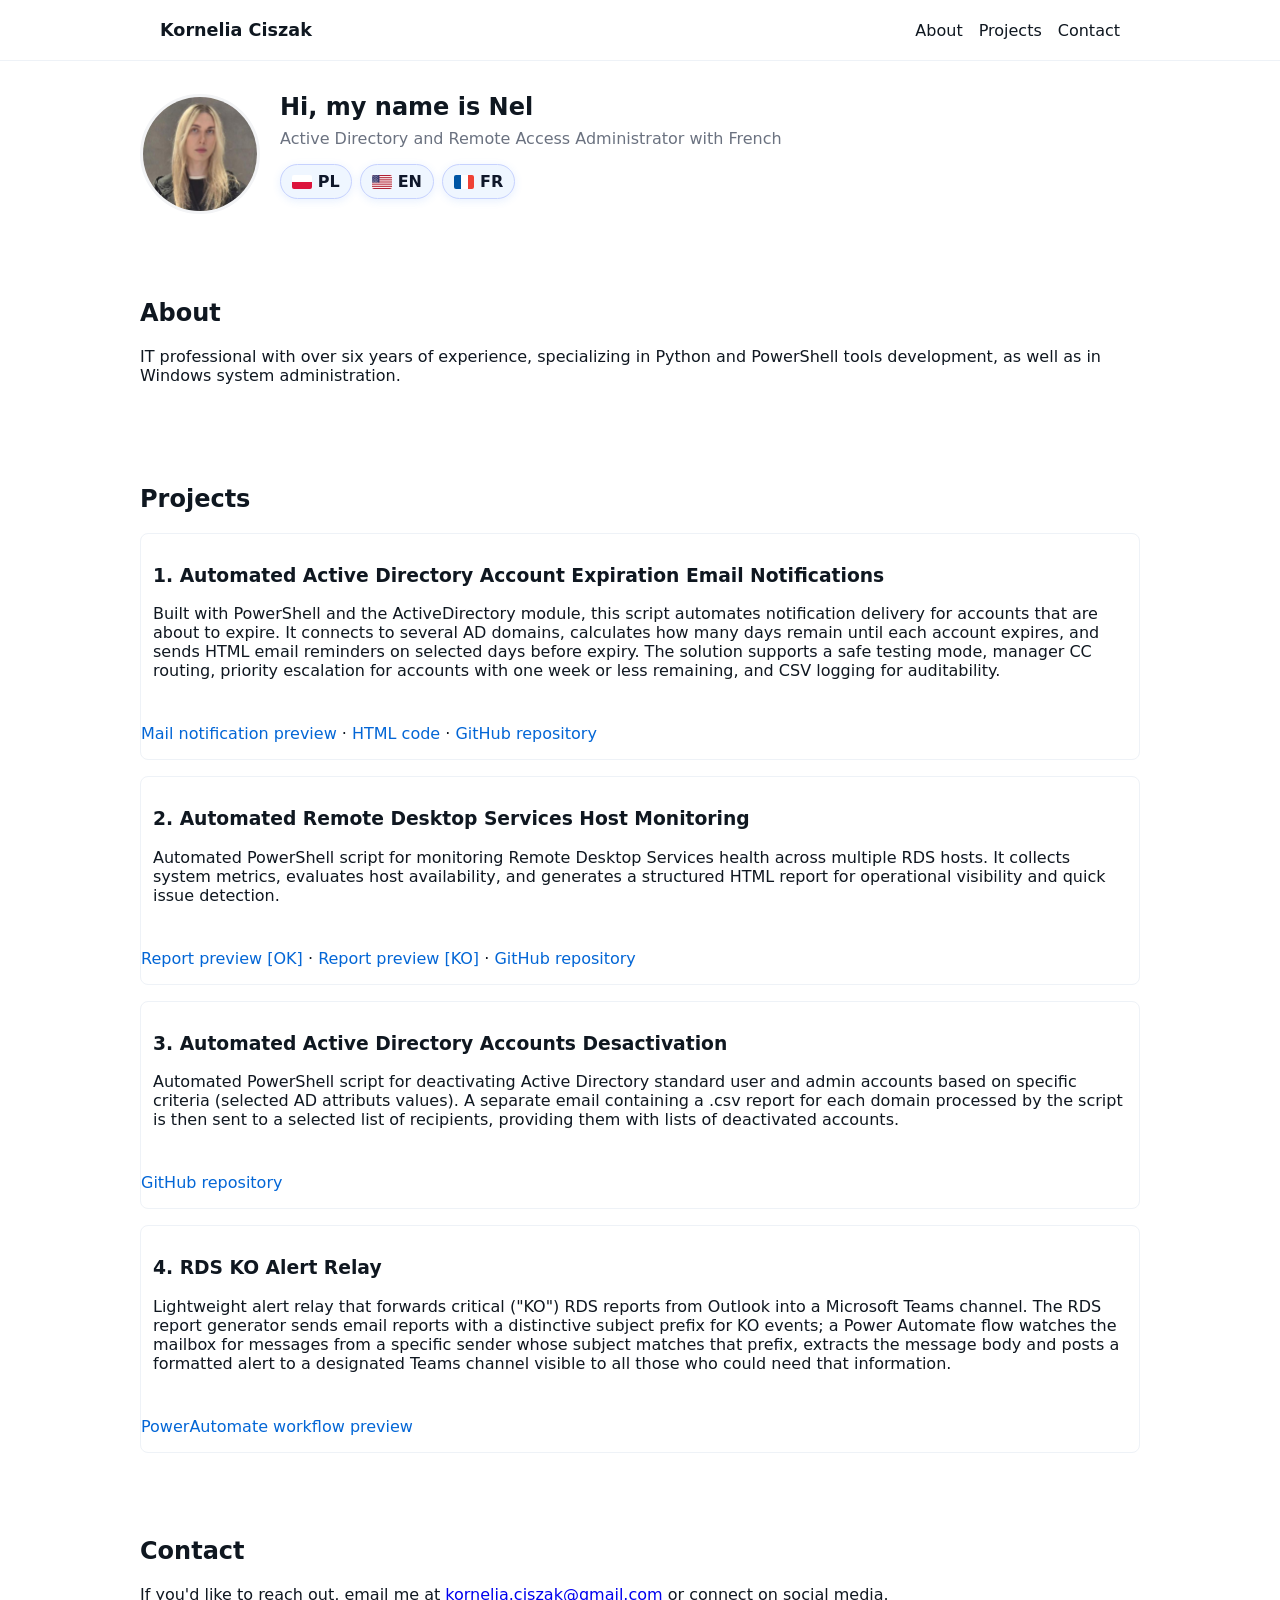
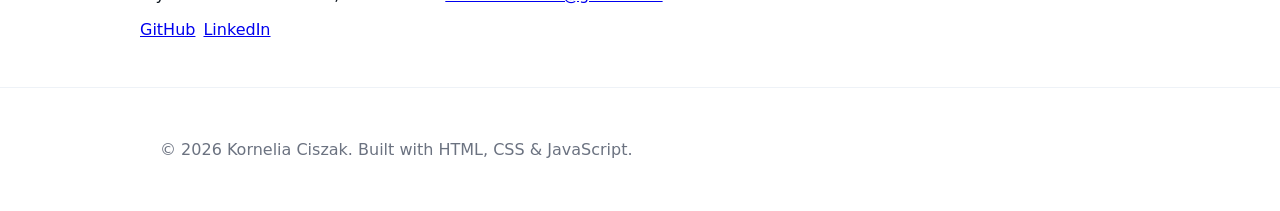
==== index.html @ d6808a48 "Initial commit" ====
<!doctype html>
<html lang="en">
<head>
  <meta charset="utf-8" />
  <meta name="viewport" content="width=device-width, initial-scale=1" />
  <title>Kornelia Ciszak – Portfolio</title>
  <link rel="stylesheet" href="css/styles.css">
</head>
<body>
  <header class="site-header">
    <div class="container header-inner">
      <a class="brand" href="#">Kornelia Ciszak</a>
      <button id="nav-toggle" class="nav-toggle" aria-expanded="false" aria-controls="primary-nav">☰</button>
      <nav id="primary-nav" class="nav">
        <ul>
          <!-- <li><a href="#home">Home</a></li> -->
          <li><a href="#about">About</a></li>
          <li><a href="#projects">Projects</a></li>
          <li><a href="#contact">Contact</a></li>
          <!-- <li><a href="assets/resume.pdf" download>Resume</a></li> -->
        </ul>
      </nav>
    </div>
  </header>
  <main>
    <section id="home" class="hero container">
      <img class="avatar preview-trigger" src="assets/images/profile.jpg" alt="Profile photo of Kornelia">
      <div class="hero-text">
        <h1>Hi, my name is Nel</h1>
        <p class="lead">Active Directory and Remote Access Administrator with French</p>
              <p class="language-skills">
        <span class="language-chip"><img class="flag" src="assets/flags/pl.svg" alt="Polish flag"> PL</span>
        <span class="language-chip"><img class="flag" src="assets/flags/us.svg" alt="UK flag"> EN</span>
        <span class="language-chip"><img class="flag" src="assets/flags/fr.svg" alt="French flag"> FR</span>
      </p>
      </div>
    </section>

    <section id="about" class="container about">
      <h2>About</h2>
      <p>IT professional with over six years of experience, specializing in Python and PowerShell tools development, as well as in Windows system administration.</p>
    </section>

    <section id="projects" class="container projects">
      <h2>Projects</h2>
      <div class="project-grid">
        <!-- Repeat project cards and replace content/images -->
        <article class="project-card">
          <div class="card-body">
            <h3>1. Automated Active Directory Account Expiration Email Notifications</h3>
            <p>Built with PowerShell and the ActiveDirectory module,
              this script automates notification delivery for accounts
              that are about to expire. It connects to several AD domains,
              calculates how many days remain until each account expires,
              and sends HTML email reminders on selected days before expiry.
              The solution supports a safe testing mode, manager CC routing,
              priority escalation for accounts with one week or less remaining,
              and CSV logging for auditability.</p>
          </div>
          <p class="card-actions">
            <a href="#" class="preview-trigger" data-src="assets/template_.html">Mail notification preview</a>
            · <a href="#" class="code-trigger" data-src="assets/template_.html">HTML code</a>
            · <a href="https://github.com/Kornelia-C/PowerShell/tree/main/Send-AccountExpirationNotification" class="repo-link" target="_blank" rel="noreferrer">GitHub repository</a>
          </p>
        </article>

        <article class="project-card">
          <div class="card-body">
            <h3>2. Automated Remote Desktop Services Host Monitoring</h3>
            <p>Automated PowerShell script for monitoring Remote Desktop Services
              health across multiple RDS hosts. It collects system metrics,
              evaluates host availability, and generates a structured HTML report
              for operational visibility and quick issue detection.</p>
          </div>
          <p class="card-actions">
            <a href="#" class="preview-trigger" data-src="assets/RDS0.html">Report preview [OK]</a>
            · <a href="#" class="preview-trigger" data-src="assets/RDS1.html">Report preview [KO]</a>
            · <a href="https://github.com/Kornelia-C/PowerShell/tree/main/Get-RDSOverview" class="repo-link" target="_blank" rel="noreferrer">GitHub repository</a>
          </p>
        </article>

                <article class="project-card">
          <div class="card-body">
            <h3>3. Automated Active Directory Accounts Desactivation</h3>
            <p>Automated PowerShell script for deactivating Active Directory
              standard user and admin accounts based on specific criteria (selected AD attributs values).
              A separate email containing a .csv report for each domain processed
              by the script is then sent to a selected list of recipients,
              providing them with lists of deactivated accounts.


            </p>
          </div>
          <p class="card-actions">
            <a href="https://github.com/Kornelia-C/PowerShell/tree/main/Disable-InactiveAccounts" class="repo-link" target="_blank" rel="noreferrer">GitHub repository</a>
          </p>
        </article>
        
                <article class="project-card">
          <div class="card-body">
            <h3>4. RDS KO Alert Relay </h3>
            <p>Lightweight alert relay that forwards critical ("KO") RDS reports
              from Outlook into a Microsoft Teams channel. The RDS report generator
              sends email reports with a distinctive subject prefix for KO events;
              a Power Automate flow watches the mailbox for messages from a specific
              sender whose subject matches that prefix, extracts the message body
              and posts a formatted alert to a designated Teams channel visible
              to all those who could need that information.
          </p>
          </div>
          <p class="card-actions">
            <a href="#" class="preview-trigger" data-src="assets/images/PowerAutomate.jpg">PowerAutomate workflow preview</a>
          </p>
        </article>

      </div>
    </section>

    <section id="contact" class="container contact">
      <h2>Contact</h2>
      <p>If you'd like to reach out, email me at <a href="mailto:kornelia.ciszak@gmail.com">kornelia.ciszak@gmail.com</a> or connect on social media.</p>
      <ul class="social-links">
        <li><a href="https://github.com/Kornelia-C" target="_blank" rel="noreferrer">GitHub</a></li>
        <li><a href="https://linkedin.com/in/kornelia-ciszak" target="_blank" rel="noreferrer">LinkedIn</a></li>
      </ul>
    </section>
  </main>

  <footer class="site-footer">
    <div class="container">
      <p>© <span id="year"></span> Kornelia Ciszak. Built with HTML, CSS & JavaScript.</p>
    </div>
  </footer>

  <div id="image-modal" class="image-modal" aria-hidden="true">
    <button class="image-modal-close" type="button" aria-label="Close image preview">×</button>
    <div id="image-modal-content" class="image-modal-content"></div>
  </div>
  <script src="js/script.js"></script>
</body>
</html>
---- css/styles.css ----
/* Minimal, clean, responsive styles */
:root{
  --bg:#ffffff;
  --text:#0f1720;
  --muted:#6b7280;
  --accent:#0366d6;
  --max-width:1000px;
  --radius:8px;
}
*{box-sizing:border-box}
html,body{height:100%;margin:0;font-family:Inter, ui-sans-serif, system-ui, -apple-system, 'Segoe UI', Roboto, 'Helvetica Neue', Arial; color:var(--text);background:var(--bg);scroll-behavior:smooth;}
.container{max-width:var(--max-width);margin:0 auto;padding:1.25rem}
.header-inner{display:flex;align-items:center;justify-content:space-between}
.brand{font-weight:700;font-size:1.1rem;color:var(--text);text-decoration:none}
.nav ul{list-style:none;margin:0;padding:0;display:flex;gap:1rem}
.nav a{color:var(--text);text-decoration:none}
.nav-toggle{display:none;background:transparent;border:0;font-size:1.25rem}
.site-header{border-bottom:1px solid #eef2f7}
.hero{display:flex;gap:1.25rem;align-items:center;padding:2rem 0}
.avatar{width:120px;height:120px;border-radius:9999px;object-fit:cover;border:3px solid #f3f4f6;cursor:pointer}
.hero-text h1{margin:0 0 .5rem 0}
.lead{color:var(--muted);margin-top:0}
.language-skills{margin-top:1rem;font-weight:600;display:flex;flex-wrap:wrap;gap:.5rem;align-items:center;color:var(--text);font-size:1rem}
.language-skills span{display:inline-flex;align-items:center;gap:.35rem;font-size:1rem}
.language-chip{background:#eff6ff;color:#0f172a;border:1px solid #c7d2fe;border-radius:999px;padding:.45rem .7rem;font-weight:700;box-shadow:0 2px 8px rgba(59,130,246,.12);display:inline-flex;align-items:center;gap:.5rem}
.language-chip img.flag{width:20px;height:14px;object-fit:cover;border-radius:2px;display:inline-block}
.btn{display:inline-block;padding:.5rem .75rem;background:var(--accent);color:#fff;border-radius:6px;text-decoration:none}
.about, .projects, .contact{padding:2rem 0}
.project-grid{display:grid;grid-template-columns:1fr;gap:1rem}
.project-card{background:#fff;border:1px solid #eef2f7;border-radius:var(--radius);overflow:hidden;display:flex;flex-direction:column}
.project-card img, .project-card iframe{width:100%;min-height:260px;cursor:pointer;display:block;border:0}
.project-preview-frame{display:none;background:#fff;height:320px;}
.card-body{padding:.75rem}
.card-actions a{color:var(--accent);text-decoration:none}
.site-footer{border-top:1px solid #eef2f7;padding:1rem 0;color:var(--muted)}
.social-links{list-style:none;padding:0;display:flex;gap:.5rem}
.image-modal{position:fixed;inset:0;background:rgba(2,8,23,.85);display:none;align-items:center;justify-content:center;padding:1.5rem;z-index:1000}
.image-modal.is-open{display:flex}
.image-modal-content{max-width:100%;max-height:100%;display:flex;align-items:center;justify-content:center}
.image-modal-content img{max-width:100%;max-height:100%;object-fit:contain;border-radius:12px;box-shadow:0 20px 45px rgba(0,0,0,.35)}
.image-modal-content iframe{width:min(90vw, 900px);height:min(80vh, 700px);border:0;border-radius:12px;box-shadow:0 20px 45px rgba(0,0,0,.35);background:#fff}
.image-modal-content pre{width:min(90vw, 900px);max-height:min(80vh, 700px);overflow:auto;background:#0f1720;color:#f8fafc;padding:1rem;border-radius:12px;box-shadow:0 20px 45px rgba(0,0,0,.35);font-family:SFMono-Regular, Consolas, 'Liberation Mono', Menlo, monospace;font-size:.9rem;line-height:1.5;white-space:pre-wrap;word-wrap:break-word;}
.image-modal-close{position:absolute;top:1rem;right:1rem;border:0;background:#fff;color:#111;border-radius:999px;width:2.5rem;height:2.5rem;font-size:1.5rem;cursor:pointer}
body.modal-open{overflow:hidden}
/* Responsive */
@media (max-width:800px){
  .project-grid{grid-template-columns:1fr}
  .hero{flex-direction:column;text-align:center;align-items:center}
  .hero-text{align-items:center}
  .language-skills{justify-content:center}
  .nav{display:none;flex-direction:column;position:absolute;top:100%;left:0;right:0;background:#fff;padding:1rem 1.25rem;box-shadow:0 24px 60px rgba(15,23,42,.08);border-bottom-left-radius:var(--radius);border-bottom-right-radius:var(--radius);}
  .nav[aria-expanded="true"]{display:flex}
  .nav ul{flex-direction:column;gap:.75rem}
  .nav li{width:100%}
  .nav a{display:block;padding:.65rem .5rem;border-radius:8px}
  .nav a:hover{background:#f8fafc}
  .nav-toggle{display:inline-block}
  .site-header{position:relative}
  .about, .projects, .contact{padding:1.5rem 0}
  .project-card img, .project-card iframe{min-height:220px}
  .card-body{padding:1rem}
}
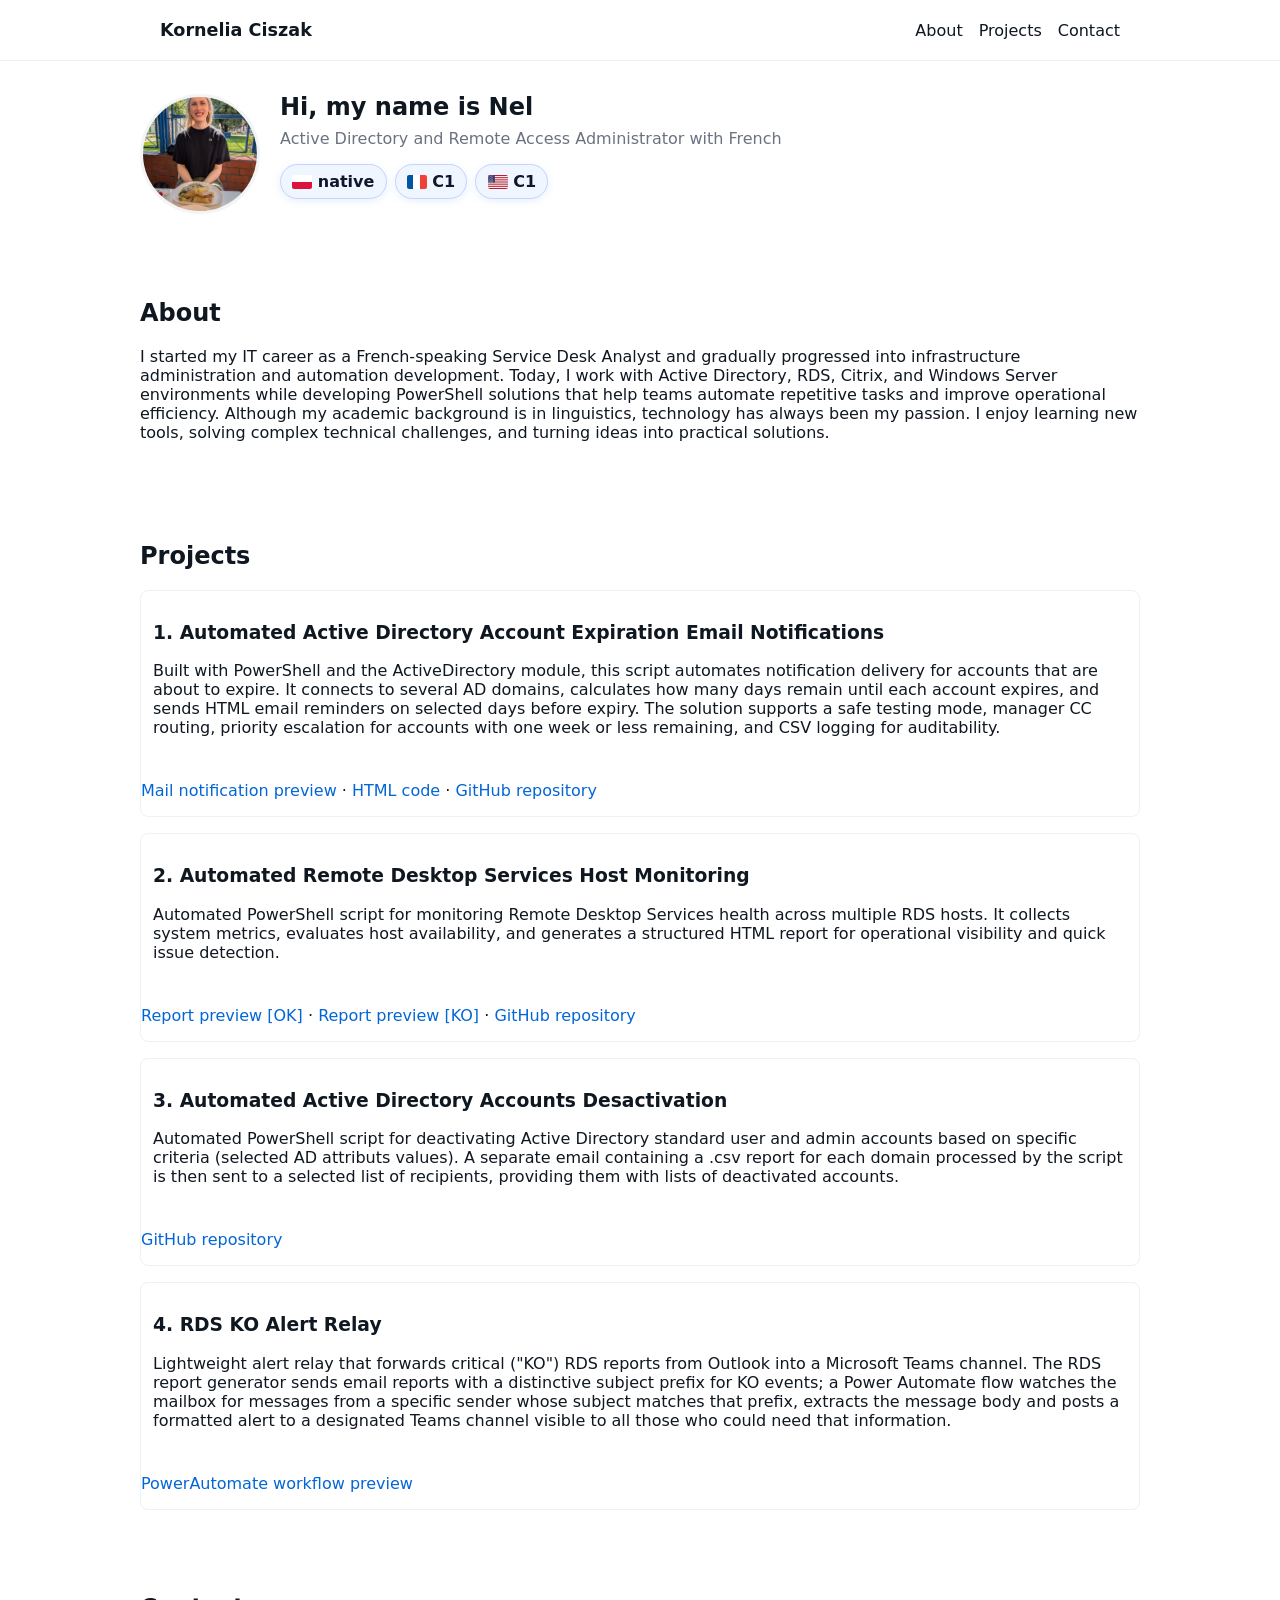
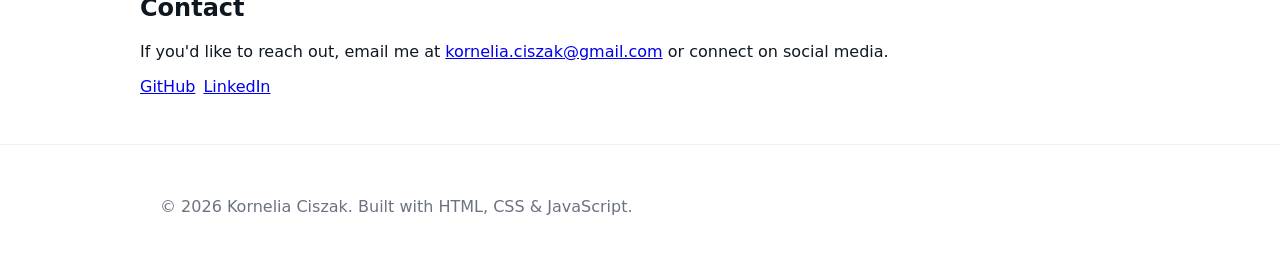
==== commit 1f13b1f1: "Addjustments" ====
--- a/index.html
+++ b/index.html
@@ -24,21 +24,27 @@
   </header>
   <main>
     <section id="home" class="hero container">
-      <img class="avatar preview-trigger" src="assets/images/profile.jpg" alt="Profile photo of Kornelia">
+      <img class="avatar preview-trigger" src="assets/images/profile1.jpg" alt="Profile photo of Kornelia">
       <div class="hero-text">
         <h1>Hi, my name is Nel</h1>
         <p class="lead">Active Directory and Remote Access Administrator with French</p>
               <p class="language-skills">
-        <span class="language-chip"><img class="flag" src="assets/flags/pl.svg" alt="Polish flag"> PL</span>
-        <span class="language-chip"><img class="flag" src="assets/flags/us.svg" alt="UK flag"> EN</span>
-        <span class="language-chip"><img class="flag" src="assets/flags/fr.svg" alt="French flag"> FR</span>
+        <span class="language-chip"><img class="flag" src="assets/flags/pl.svg" alt="Polish flag"> native</span>
+        <span class="language-chip"><img class="flag" src="assets/flags/fr.svg" alt="French flag"> C1</span>
+        <span class="language-chip"><img class="flag" src="assets/flags/us.svg" alt="UK flag"> C1 </span>
       </p>
       </div>
     </section>
 
     <section id="about" class="container about">
       <h2>About</h2>
-      <p>IT professional with over six years of experience, specializing in Python and PowerShell tools development, as well as in Windows system administration.</p>
+      <p>I started my IT career as a French-speaking Service Desk Analyst
+        and gradually progressed into infrastructure administration and automation development.
+        Today, I work with Active Directory, RDS, Citrix, and Windows Server environments
+        while developing PowerShell solutions that help teams automate repetitive tasks
+        and improve operational efficiency. Although my academic background is in linguistics,
+        technology has always been my passion. I enjoy learning new tools, solving complex
+        technical challenges, and turning ideas into practical solutions.</p>
     </section>
 
     <section id="projects" class="container projects">
@@ -58,8 +64,8 @@
               and CSV logging for auditability.</p>
           </div>
           <p class="card-actions">
-            <a href="#" class="preview-trigger" data-src="assets/template_.html">Mail notification preview</a>
-            · <a href="#" class="code-trigger" data-src="assets/template_.html">HTML code</a>
+            <a href="#" class="preview-trigger" data-src="assets/template_KC.html">Mail notification preview</a>
+            · <a href="#" class="code-trigger" data-src="assets/template_empty.html">HTML code</a>
             · <a href="https://github.com/Kornelia-C/PowerShell/tree/main/Send-AccountExpirationNotification" class="repo-link" target="_blank" rel="noreferrer">GitHub repository</a>
           </p>
         </article>
--- a/css/styles.css
+++ b/css/styles.css
@@ -1,4 +1,3 @@
-/* Minimal, clean, responsive styles */
 :root{
   --bg:#ffffff;
   --text:#0f1720;
@@ -42,7 +41,7 @@
 .image-modal-content pre{width:min(90vw, 900px);max-height:min(80vh, 700px);overflow:auto;background:#0f1720;color:#f8fafc;padding:1rem;border-radius:12px;box-shadow:0 20px 45px rgba(0,0,0,.35);font-family:SFMono-Regular, Consolas, 'Liberation Mono', Menlo, monospace;font-size:.9rem;line-height:1.5;white-space:pre-wrap;word-wrap:break-word;}
 .image-modal-close{position:absolute;top:1rem;right:1rem;border:0;background:#fff;color:#111;border-radius:999px;width:2.5rem;height:2.5rem;font-size:1.5rem;cursor:pointer}
 body.modal-open{overflow:hidden}
-/* Responsive */
+
 @media (max-width:800px){
   .project-grid{grid-template-columns:1fr}
   .hero{flex-direction:column;text-align:center;align-items:center}
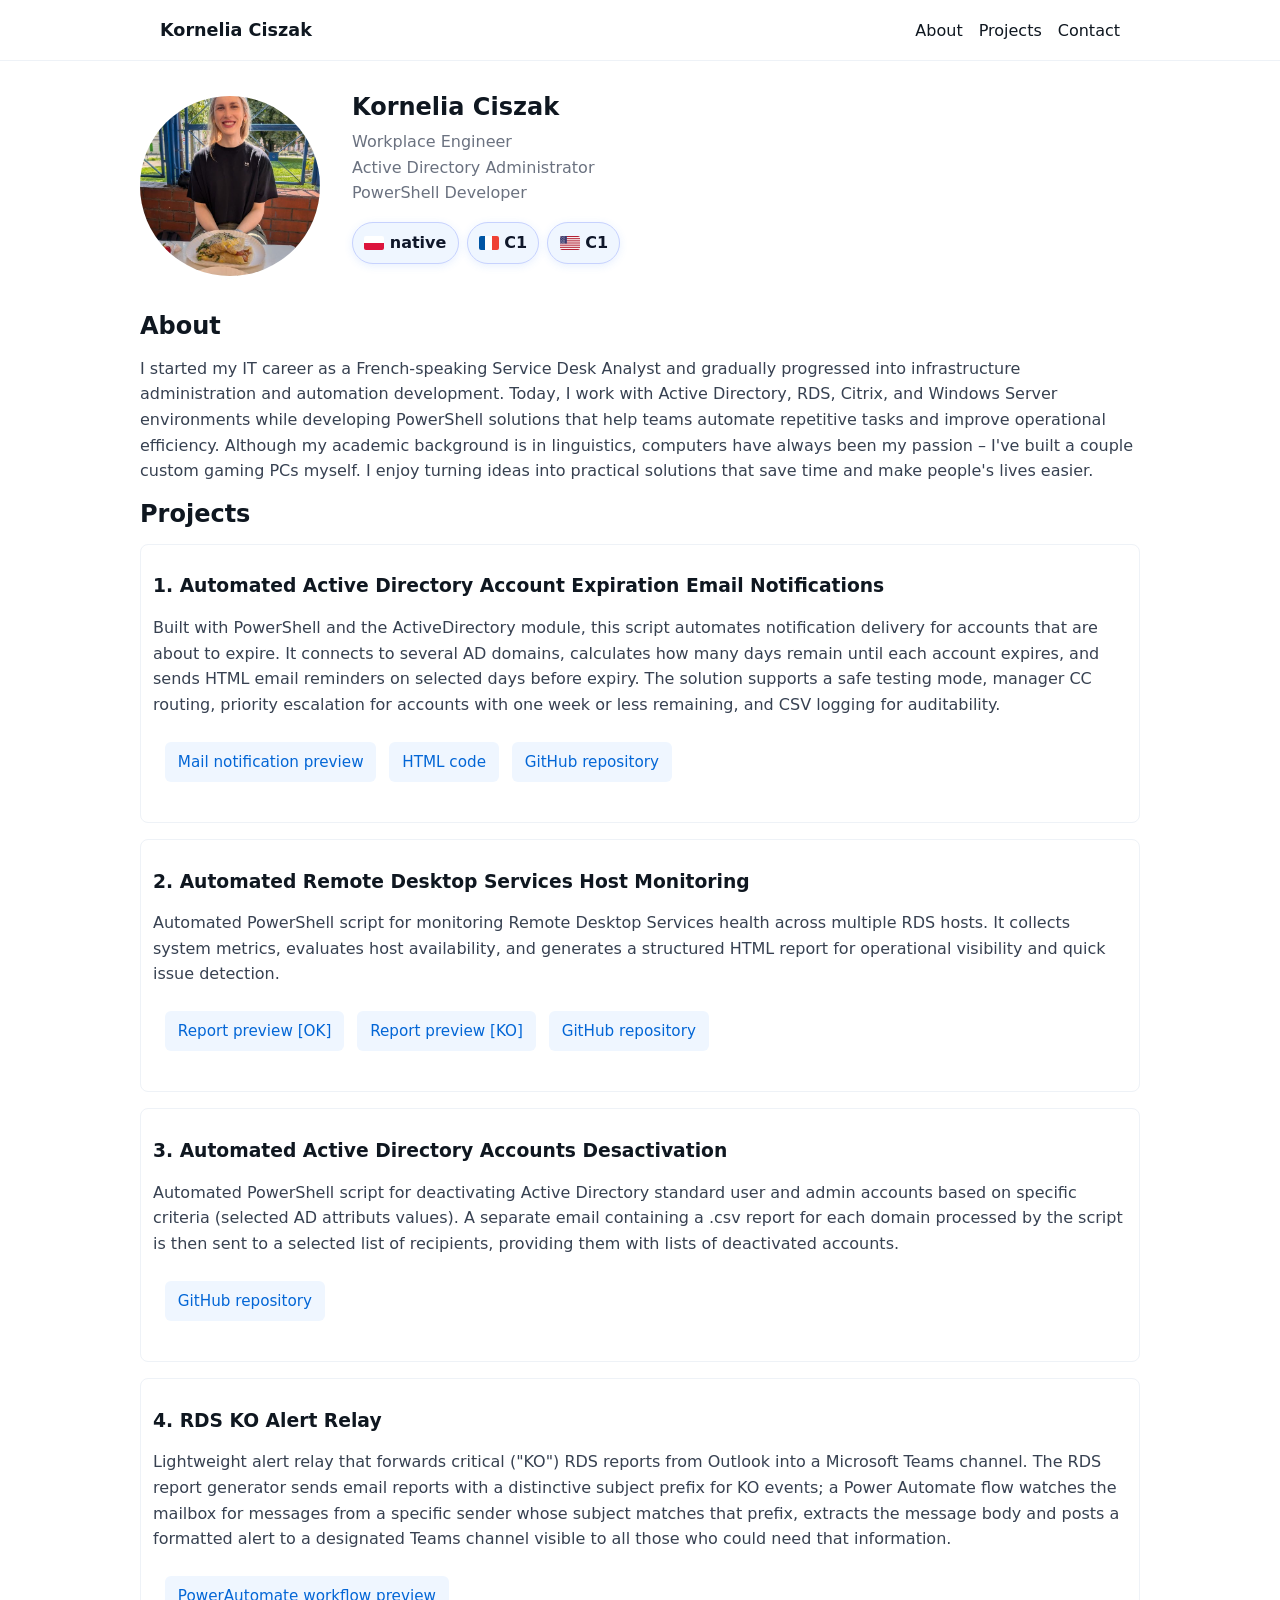
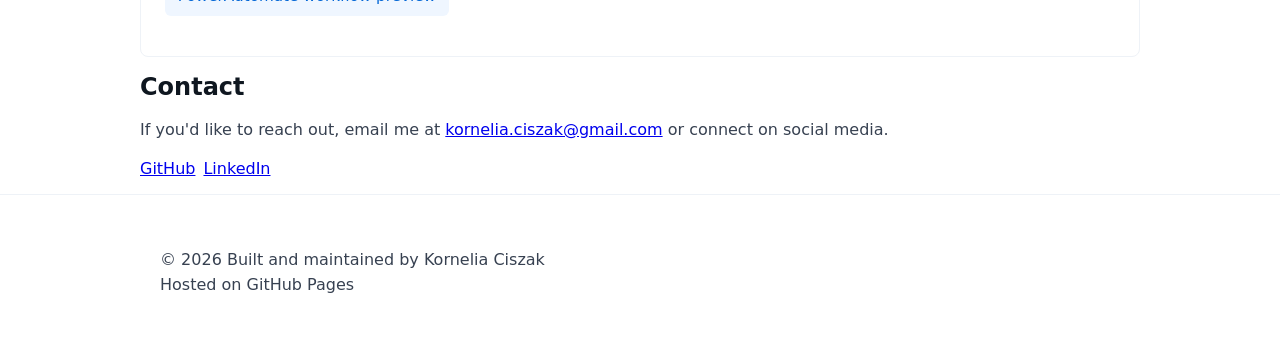
==== commit cbbb114c: "Adjustemnts" ====
--- a/index.html
+++ b/index.html
@@ -26,8 +26,10 @@
     <section id="home" class="hero container">
       <img class="avatar preview-trigger" src="assets/images/profile1.jpg" alt="Profile photo of Kornelia">
       <div class="hero-text">
-        <h1>Hi, my name is Nel</h1>
-        <p class="lead">Active Directory and Remote Access Administrator with French</p>
+        <h1>Kornelia Ciszak</h1>
+        <p class="lead">Workplace Engineer<br>
+                        Active Directory Administrator<br>
+                        PowerShell Developer</p>
               <p class="language-skills">
         <span class="language-chip"><img class="flag" src="assets/flags/pl.svg" alt="Polish flag"> native</span>
         <span class="language-chip"><img class="flag" src="assets/flags/fr.svg" alt="French flag"> C1</span>
@@ -43,14 +45,14 @@
         Today, I work with Active Directory, RDS, Citrix, and Windows Server environments
         while developing PowerShell solutions that help teams automate repetitive tasks
         and improve operational efficiency. Although my academic background is in linguistics,
-        technology has always been my passion. I enjoy learning new tools, solving complex
-        technical challenges, and turning ideas into practical solutions.</p>
+        computers have always been my passion – I've built a couple custom gaming PCs myself.
+        I enjoy turning ideas into practical solutions that save time
+        and make people's lives easier.</p>
     </section>
 
     <section id="projects" class="container projects">
       <h2>Projects</h2>
       <div class="project-grid">
-        <!-- Repeat project cards and replace content/images -->
         <article class="project-card">
           <div class="card-body">
             <h3>1. Automated Active Directory Account Expiration Email Notifications</h3>
@@ -62,12 +64,13 @@
               The solution supports a safe testing mode, manager CC routing,
               priority escalation for accounts with one week or less remaining,
               and CSV logging for auditability.</p>
+            <p class="card-actions">
+            <a href="#" class="preview-trigger" data-src="assets/template_KC.html">Mail notification preview</a>
+            <a href="#" class="code-trigger" data-src="assets/template_empty.html">HTML code</a>
+            <a href="https://github.com/Kornelia-C/PowerShell/tree/main/Send-AccountExpirationNotification" class="repo-link" target="_blank" rel="noreferrer">GitHub repository</a>
+          </p>
           </div>
-          <p class="card-actions">
-            <a href="#" class="preview-trigger" data-src="assets/template_KC.html">Mail notification preview</a>
-            · <a href="#" class="code-trigger" data-src="assets/template_empty.html">HTML code</a>
-            · <a href="https://github.com/Kornelia-C/PowerShell/tree/main/Send-AccountExpirationNotification" class="repo-link" target="_blank" rel="noreferrer">GitHub repository</a>
-          </p>
+
         </article>
 
         <article class="project-card">
@@ -77,12 +80,12 @@
               health across multiple RDS hosts. It collects system metrics,
               evaluates host availability, and generates a structured HTML report
               for operational visibility and quick issue detection.</p>
+            <p class="card-actions">
+            <a href="#" class="preview-trigger" data-src="assets/RDS0.html">Report preview [OK]</a>
+            <a href="#" class="preview-trigger" data-src="assets/RDS1.html">Report preview [KO]</a>
+            <a href="https://github.com/Kornelia-C/PowerShell/tree/main/Get-RDSOverview" class="repo-link" target="_blank" rel="noreferrer">GitHub repository</a>
+          </p>
           </div>
-          <p class="card-actions">
-            <a href="#" class="preview-trigger" data-src="assets/RDS0.html">Report preview [OK]</a>
-            · <a href="#" class="preview-trigger" data-src="assets/RDS1.html">Report preview [KO]</a>
-            · <a href="https://github.com/Kornelia-C/PowerShell/tree/main/Get-RDSOverview" class="repo-link" target="_blank" rel="noreferrer">GitHub repository</a>
-          </p>
         </article>
 
                 <article class="project-card">
@@ -93,13 +96,11 @@
               A separate email containing a .csv report for each domain processed
               by the script is then sent to a selected list of recipients,
               providing them with lists of deactivated accounts.
-
-
             </p>
-          </div>
-          <p class="card-actions">
+            <p class="card-actions">
             <a href="https://github.com/Kornelia-C/PowerShell/tree/main/Disable-InactiveAccounts" class="repo-link" target="_blank" rel="noreferrer">GitHub repository</a>
           </p>
+          </div>
         </article>
         
                 <article class="project-card">
@@ -113,10 +114,10 @@
               and posts a formatted alert to a designated Teams channel visible
               to all those who could need that information.
           </p>
-          </div>
-          <p class="card-actions">
+            <p class="card-actions">
             <a href="#" class="preview-trigger" data-src="assets/images/PowerAutomate.jpg">PowerAutomate workflow preview</a>
           </p>
+          </div>
         </article>
 
       </div>
@@ -134,7 +135,9 @@
 
   <footer class="site-footer">
     <div class="container">
-      <p>© <span id="year"></span> Kornelia Ciszak. Built with HTML, CSS & JavaScript.</p>
+      <p>© <span id="year"></span>
+        Built and maintained by Kornelia Ciszak<br>
+        Hosted on GitHub Pages</p>
     </div>
   </footer>
 
--- a/css/styles.css
+++ b/css/styles.css
@@ -7,6 +7,11 @@
   --radius:8px;
 }
 *{box-sizing:border-box}
+h2 {
+margin-top: 1rem;
+margin-bottom: 1rem;
+padding: 0;
+}
 html,body{height:100%;margin:0;font-family:Inter, ui-sans-serif, system-ui, -apple-system, 'Segoe UI', Roboto, 'Helvetica Neue', Arial; color:var(--text);background:var(--bg);scroll-behavior:smooth;}
 .container{max-width:var(--max-width);margin:0 auto;padding:1.25rem}
 .header-inner{display:flex;align-items:center;justify-content:space-between}
@@ -15,8 +20,16 @@
 .nav a{color:var(--text);text-decoration:none}
 .nav-toggle{display:none;background:transparent;border:0;font-size:1.25rem}
 .site-header{border-bottom:1px solid #eef2f7}
-.hero{display:flex;gap:1.25rem;align-items:center;padding:2rem 0}
-.avatar{width:120px;height:120px;border-radius:9999px;object-fit:cover;border:3px solid #f3f4f6;cursor:pointer}
+.hero{display:flex;
+  gap:2rem;
+  align-items:center;
+  padding:2rem 0 1rem;}
+.avatar{
+  width:180px;
+  height:180px;
+  border-radius:9999px;
+  object-fit:cover;
+  cursor:pointer}
 .hero-text h1{margin:0 0 .5rem 0}
 .lead{color:var(--muted);margin-top:0}
 .language-skills{margin-top:1rem;font-weight:600;display:flex;flex-wrap:wrap;gap:.5rem;align-items:center;color:var(--text);font-size:1rem}
@@ -24,13 +37,56 @@
 .language-chip{background:#eff6ff;color:#0f172a;border:1px solid #c7d2fe;border-radius:999px;padding:.45rem .7rem;font-weight:700;box-shadow:0 2px 8px rgba(59,130,246,.12);display:inline-flex;align-items:center;gap:.5rem}
 .language-chip img.flag{width:20px;height:14px;object-fit:cover;border-radius:2px;display:inline-block}
 .btn{display:inline-block;padding:.5rem .75rem;background:var(--accent);color:#fff;border-radius:6px;text-decoration:none}
-.about, .projects, .contact{padding:2rem 0}
+p{
+  line-height: 1.6;
+  color: #374151;
+  }
+.about{
+  padding:0;
+  }
+.projects{
+  padding: 0;
+  }
+.contact{
+  padding: 0;
+  }
 .project-grid{display:grid;grid-template-columns:1fr;gap:1rem}
-.project-card{background:#fff;border:1px solid #eef2f7;border-radius:var(--radius);overflow:hidden;display:flex;flex-direction:column}
+.project-card{
+  background:#fff;
+  border:1px solid #eef2f7;
+  border-radius:var(--radius);
+  overflow:hidden;
+  display:flex;
+  flex-direction:column;
+  transition:.3s}
+.project-card:hover{
+transform:translateY(-5px);
+box-shadow:0 15px 35px rgba(0,0,0,.1);
+} 
 .project-card img, .project-card iframe{width:100%;min-height:260px;cursor:pointer;display:block;border:0}
 .project-preview-frame{display:none;background:#fff;height:320px;}
 .card-body{padding:.75rem}
-.card-actions a{color:var(--accent);text-decoration:none}
+.card-actions a{
+  display: inline-block;
+  padding: 0.5rem 0.8rem;
+  margin-right: 0.5rem;
+  border-radius: 6px;
+  background: #eff6ff;
+  color: #0366d6;
+  text-decoration: none;
+  font-size: 0.95rem;
+  font-weight: 500;
+  transition: all 0.2s ease;
+}
+.card-actions {
+  padding: 0 0.75rem 0.75rem 0.75rem;
+  margin-top: 1.5rem;
+  }
+.card-actions a:hover {
+  transform: translateY(-2px);
+  background: #dbeafe;
+  box-shadow: 0 4px 12px rgba(3, 102, 214, 0.15);
+}
 .site-footer{border-top:1px solid #eef2f7;padding:1rem 0;color:var(--muted)}
 .social-links{list-style:none;padding:0;display:flex;gap:.5rem}
 .image-modal{position:fixed;inset:0;background:rgba(2,8,23,.85);display:none;align-items:center;justify-content:center;padding:1.5rem;z-index:1000}
@@ -55,7 +111,6 @@
   .nav a:hover{background:#f8fafc}
   .nav-toggle{display:inline-block}
   .site-header{position:relative}
-  .about, .projects, .contact{padding:1.5rem 0}
   .project-card img, .project-card iframe{min-height:220px}
   .card-body{padding:1rem}
 }
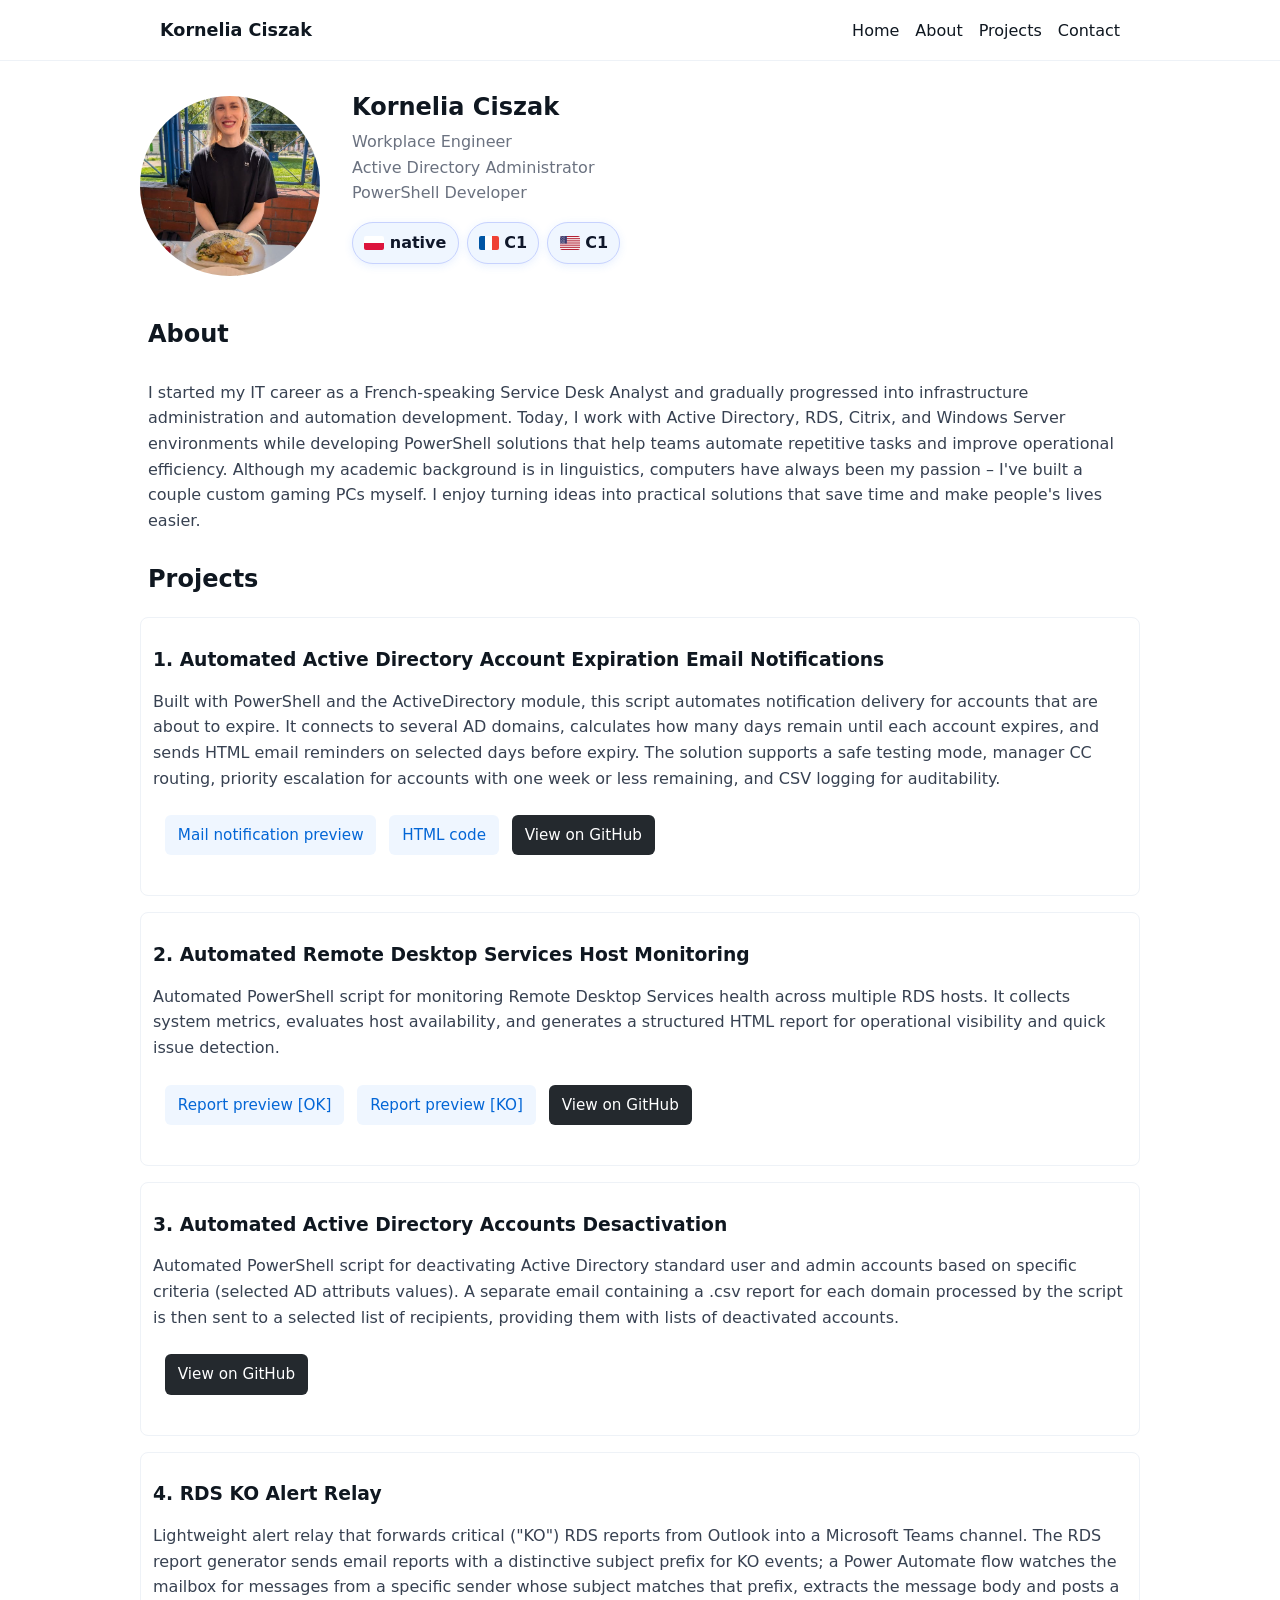
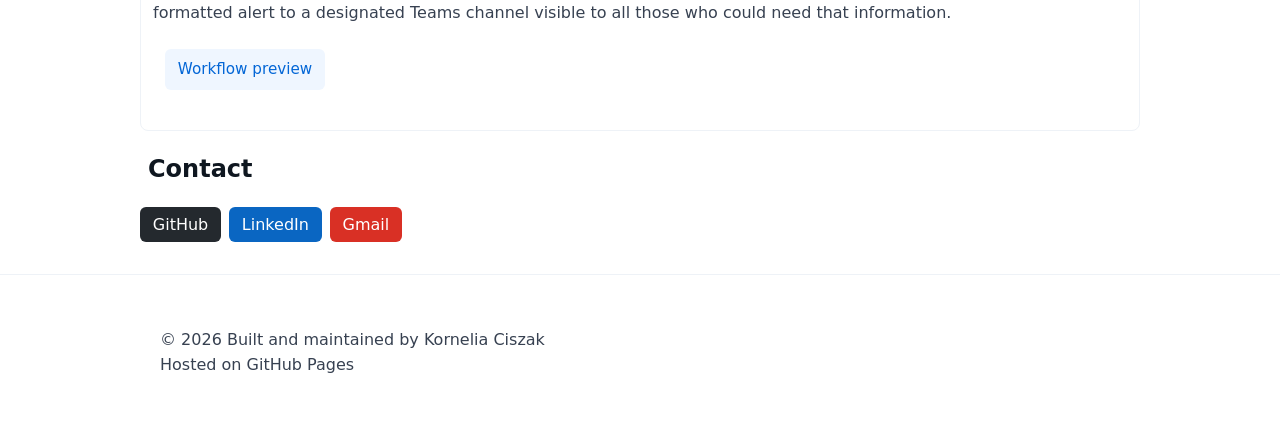
==== commit c4ee97a9: "Another adjustments" ====
--- a/index.html
+++ b/index.html
@@ -1,11 +1,13 @@
 <!doctype html>
 <html lang="en">
+
 <head>
   <meta charset="utf-8" />
   <meta name="viewport" content="width=device-width, initial-scale=1" />
   <title>Kornelia Ciszak – Portfolio</title>
   <link rel="stylesheet" href="css/styles.css">
 </head>
+
 <body>
   <header class="site-header">
     <div class="container header-inner">
@@ -13,7 +15,7 @@
       <button id="nav-toggle" class="nav-toggle" aria-expanded="false" aria-controls="primary-nav">☰</button>
       <nav id="primary-nav" class="nav">
         <ul>
-          <!-- <li><a href="#home">Home</a></li> -->
+          <li><a href="#home">Home</a></li>
           <li><a href="#about">About</a></li>
           <li><a href="#projects">Projects</a></li>
           <li><a href="#contact">Contact</a></li>
@@ -28,13 +30,13 @@
       <div class="hero-text">
         <h1>Kornelia Ciszak</h1>
         <p class="lead">Workplace Engineer<br>
-                        Active Directory Administrator<br>
-                        PowerShell Developer</p>
-              <p class="language-skills">
-        <span class="language-chip"><img class="flag" src="assets/flags/pl.svg" alt="Polish flag"> native</span>
-        <span class="language-chip"><img class="flag" src="assets/flags/fr.svg" alt="French flag"> C1</span>
-        <span class="language-chip"><img class="flag" src="assets/flags/us.svg" alt="UK flag"> C1 </span>
-      </p>
+          Active Directory Administrator<br>
+          PowerShell Developer</p>
+        <p class="language-skills">
+          <span class="language-chip"><img class="flag" src="assets/flags/pl.svg" alt="Polish flag"> native</span>
+          <span class="language-chip"><img class="flag" src="assets/flags/fr.svg" alt="French flag"> C1</span>
+          <span class="language-chip"><img class="flag" src="assets/flags/us.svg" alt="UK flag"> C1 </span>
+        </p>
       </div>
     </section>
 
@@ -65,10 +67,11 @@
               priority escalation for accounts with one week or less remaining,
               and CSV logging for auditability.</p>
             <p class="card-actions">
-            <a href="#" class="preview-trigger" data-src="assets/template_KC.html">Mail notification preview</a>
-            <a href="#" class="code-trigger" data-src="assets/template_empty.html">HTML code</a>
-            <a href="https://github.com/Kornelia-C/PowerShell/tree/main/Send-AccountExpirationNotification" class="repo-link" target="_blank" rel="noreferrer">GitHub repository</a>
-          </p>
+              <a href="#" class="preview-trigger" data-src="assets/template_KC.html">Mail notification preview</a>
+              <a href="#" class="code-trigger" data-src="assets/template_empty.html">HTML code</a>
+              <a href="https://github.com/Kornelia-C/PowerShell/tree/main/Send-AccountExpirationNotification"
+                class="repo-link" target="_blank" rel="noreferrer">View on GitHub</a>
+            </p>
           </div>
 
         </article>
@@ -81,14 +84,15 @@
               evaluates host availability, and generates a structured HTML report
               for operational visibility and quick issue detection.</p>
             <p class="card-actions">
-            <a href="#" class="preview-trigger" data-src="assets/RDS0.html">Report preview [OK]</a>
-            <a href="#" class="preview-trigger" data-src="assets/RDS1.html">Report preview [KO]</a>
-            <a href="https://github.com/Kornelia-C/PowerShell/tree/main/Get-RDSOverview" class="repo-link" target="_blank" rel="noreferrer">GitHub repository</a>
-          </p>
+              <a href="#" class="preview-trigger" data-src="assets/RDS0.html">Report preview [OK]</a>
+              <a href="#" class="preview-trigger" data-src="assets/RDS1.html">Report preview [KO]</a>
+              <a href="https://github.com/Kornelia-C/PowerShell/tree/main/Get-RDSOverview" class="repo-link"
+                target="_blank" rel="noreferrer">View on GitHub</a>
+            </p>
           </div>
         </article>
 
-                <article class="project-card">
+        <article class="project-card">
           <div class="card-body">
             <h3>3. Automated Active Directory Accounts Desactivation</h3>
             <p>Automated PowerShell script for deactivating Active Directory
@@ -98,12 +102,13 @@
               providing them with lists of deactivated accounts.
             </p>
             <p class="card-actions">
-            <a href="https://github.com/Kornelia-C/PowerShell/tree/main/Disable-InactiveAccounts" class="repo-link" target="_blank" rel="noreferrer">GitHub repository</a>
-          </p>
+              <a href="https://github.com/Kornelia-C/PowerShell/tree/main/Disable-InactiveAccounts" class="repo-link"
+                target="_blank" rel="noreferrer">View on GitHub</a>
+            </p>
           </div>
         </article>
-        
-                <article class="project-card">
+
+        <article class="project-card">
           <div class="card-body">
             <h3>4. RDS KO Alert Relay </h3>
             <p>Lightweight alert relay that forwards critical ("KO") RDS reports
@@ -113,10 +118,10 @@
               sender whose subject matches that prefix, extracts the message body
               and posts a formatted alert to a designated Teams channel visible
               to all those who could need that information.
-          </p>
+            </p>
             <p class="card-actions">
-            <a href="#" class="preview-trigger" data-src="assets/images/PowerAutomate.jpg">PowerAutomate workflow preview</a>
-          </p>
+              <a href="#" class="preview-trigger" data-src="assets/PA.html">Workflow preview</a>
+            </p>
           </div>
         </article>
 
@@ -125,11 +130,18 @@
 
     <section id="contact" class="container contact">
       <h2>Contact</h2>
-      <p>If you'd like to reach out, email me at <a href="mailto:kornelia.ciszak@gmail.com">kornelia.ciszak@gmail.com</a> or connect on social media.</p>
       <ul class="social-links">
-        <li><a href="https://github.com/Kornelia-C" target="_blank" rel="noreferrer">GitHub</a></li>
-        <li><a href="https://linkedin.com/in/kornelia-ciszak" target="_blank" rel="noreferrer">LinkedIn</a></li>
-      </ul>
+        <li>
+          <a href="https://github.com/Kornelia-C" class="repo-link" target="_blank" rel="noreferrer">GitHub</a>
+        </li>
+        <li>
+          <a href="https://linkedin.com/in/kornelia-ciszak" class="linkedin-link" target="_blank"
+            rel="noreferrer">LinkedIn</a>
+        </li>
+      <ul class="social-links">
+        <li>
+          <a href="mailto:kornelia.ciszak@gmail.com" class="mail-link">Gmail</a>
+        </li>      
     </section>
   </main>
 
@@ -147,4 +159,5 @@
   </div>
   <script src="js/script.js"></script>
 </body>
+
 </html>
--- a/css/styles.css
+++ b/css/styles.css
@@ -7,12 +7,47 @@
   --radius:8px;
 }
 *{box-sizing:border-box}
+
+section:target h1,
+section:target h2 {
+  animation: header-highlight 3s ease .5s;
+}
+
+@keyframes header-highlight {
+  0% {
+    color: inherit;
+    background: transparent;
+  }
+  30% {
+    color: #0366d6;
+    background: rgba(219, 234, 254, 0.8);
+  }
+  100% {
+    color: inherit;
+    background: transparent;
+  }
+}
+
 h2 {
 margin-top: 1rem;
 margin-bottom: 1rem;
-padding: 0;
-}
-html,body{height:100%;margin:0;font-family:Inter, ui-sans-serif, system-ui, -apple-system, 'Segoe UI', Roboto, 'Helvetica Neue', Arial; color:var(--text);background:var(--bg);scroll-behavior:smooth;}
+padding: .5rem;
+}
+.site-header {
+position: sticky;
+position: -webkit-sticky;
+top: 0;
+z-index: 1000;
+background: #fff;
+border-bottom: 1px solid #eef2f7;
+}
+html,body{
+  scroll-padding-top: 70px;
+  height:100%;margin:0;
+  font-family:Inter, ui-sans-serif, system-ui, -apple-system, 'Segoe UI', Roboto, 'Helvetica Neue', Arial;
+  color:var(--text);
+  background:var(--bg);
+  scroll-behavior:smooth;}
 .container{max-width:var(--max-width);margin:0 auto;padding:1.25rem}
 .header-inner{display:flex;align-items:center;justify-content:space-between}
 .brand{font-weight:700;font-size:1.1rem;color:var(--text);text-decoration:none}
@@ -37,18 +72,63 @@
 .language-chip{background:#eff6ff;color:#0f172a;border:1px solid #c7d2fe;border-radius:999px;padding:.45rem .7rem;font-weight:700;box-shadow:0 2px 8px rgba(59,130,246,.12);display:inline-flex;align-items:center;gap:.5rem}
 .language-chip img.flag{width:20px;height:14px;object-fit:cover;border-radius:2px;display:inline-block}
 .btn{display:inline-block;padding:.5rem .75rem;background:var(--accent);color:#fff;border-radius:6px;text-decoration:none}
+.social-links {
+  display: flex;
+  gap: .75rem;
+  list-style: none;
+  padding: 0;
+  margin: 0;
+  flex-wrap: wrap;
+}
+.social-links li {
+  margin: 0;
+}
+.social-links a {
+  display: inline-block;
+  padding: .5rem .8rem;
+  border-radius: 6px;
+  text-decoration: none;
+  transition: all .2s ease;
+}
+.social-links .repo-link {
+  background: #24292e;
+  color: white;
+}
+.social-links .linkedin-link {
+  background: #0a66c2;
+  color: white;
+}
+.social-links a:hover {
+  transform: translateY(-2px);
+}
+.mail-link {
+  background: #d93025;
+  color: white;
+}
+.repo-link {
+  background: #24292e;
+  color: white;
+}
+.linkedin-link {
+  background: #0a66c2;
+  color: white;
+}
 p{
   line-height: 1.6;
   color: #374151;
   }
+.about p{
+  padding:0.5rem;
+}
 .about{
   padding:0;
-  }
+}
 .projects{
-  padding: 0;
+  padding:0;
   }
 .contact{
-  padding: 0;
+  padding:0;
+  margin-bottom: 2rem;
   }
 .project-grid{display:grid;grid-template-columns:1fr;gap:1rem}
 .project-card{
@@ -78,10 +158,18 @@
   font-weight: 500;
   transition: all 0.2s ease;
 }
+.card-actions a.repo-link {
+  background: #24292e !important;
+  color: white !important;
+}
+.card-actions a.repo-link:hover {
+  background: #1b1f23 !important;
+  transform: translateY(-2px);
+}
 .card-actions {
   padding: 0 0.75rem 0.75rem 0.75rem;
   margin-top: 1.5rem;
-  }
+}
 .card-actions a:hover {
   transform: translateY(-2px);
   background: #dbeafe;
@@ -93,14 +181,39 @@
 .image-modal.is-open{display:flex}
 .image-modal-content{max-width:100%;max-height:100%;display:flex;align-items:center;justify-content:center}
 .image-modal-content img{max-width:100%;max-height:100%;object-fit:contain;border-radius:12px;box-shadow:0 20px 45px rgba(0,0,0,.35)}
-.image-modal-content iframe{width:min(90vw, 900px);height:min(80vh, 700px);border:0;border-radius:12px;box-shadow:0 20px 45px rgba(0,0,0,.35);background:#fff}
+.image-modal-content iframe{
+  width:min(60vw, 660px);
+  height:min(60vh, 420px);
+  border:0;border-radius:12px;
+  box-shadow:0 20px 45px rgba(0,0,0,.35);
+  background:#fff}
 .image-modal-content pre{width:min(90vw, 900px);max-height:min(80vh, 700px);overflow:auto;background:#0f1720;color:#f8fafc;padding:1rem;border-radius:12px;box-shadow:0 20px 45px rgba(0,0,0,.35);font-family:SFMono-Regular, Consolas, 'Liberation Mono', Menlo, monospace;font-size:.9rem;line-height:1.5;white-space:pre-wrap;word-wrap:break-word;}
 .image-modal-close{position:absolute;top:1rem;right:1rem;border:0;background:#fff;color:#111;border-radius:999px;width:2.5rem;height:2.5rem;font-size:1.5rem;cursor:pointer}
 body.modal-open{overflow:hidden}
 
-@media (max-width:800px){
+@media (max-width: 800px) {
+  html {
+    scroll-padding-top: 70px;
+  }
+  main {
+    padding-top: 70px
+  }
+  .card-actions a {
+    padding: 10px;
+    display: block;
+    width: 100%;
+    text-align: center;
+  }
+  .image-modal-content iframe {
+    width: 100vw;
+    height: 90vh;
+    border-radius: 0;
+}
   .project-grid{grid-template-columns:1fr}
-  .hero{flex-direction:column;text-align:center;align-items:center}
+  .hero{
+    flex-direction:column;
+    text-align:center;
+    align-items:center;}
   .hero-text{align-items:center}
   .language-skills{justify-content:center}
   .nav{display:none;flex-direction:column;position:absolute;top:100%;left:0;right:0;background:#fff;padding:1rem 1.25rem;box-shadow:0 24px 60px rgba(15,23,42,.08);border-bottom-left-radius:var(--radius);border-bottom-right-radius:var(--radius);}
@@ -111,6 +224,16 @@
   .nav a:hover{background:#f8fafc}
   .nav-toggle{display:inline-block}
   .site-header{position:relative}
-  .project-card img, .project-card iframe{min-height:220px}
+  .project-card img, .project-card iframe{
+    min-height:220px;
+    min-width:220px;}
   .card-body{padding:1rem}
-}
+  .site-header {
+    position: fixed;
+    top: 0;
+    left: 0;
+    right: 0;
+    z-index: 1000;
+    background: #fff;
+  }
+}
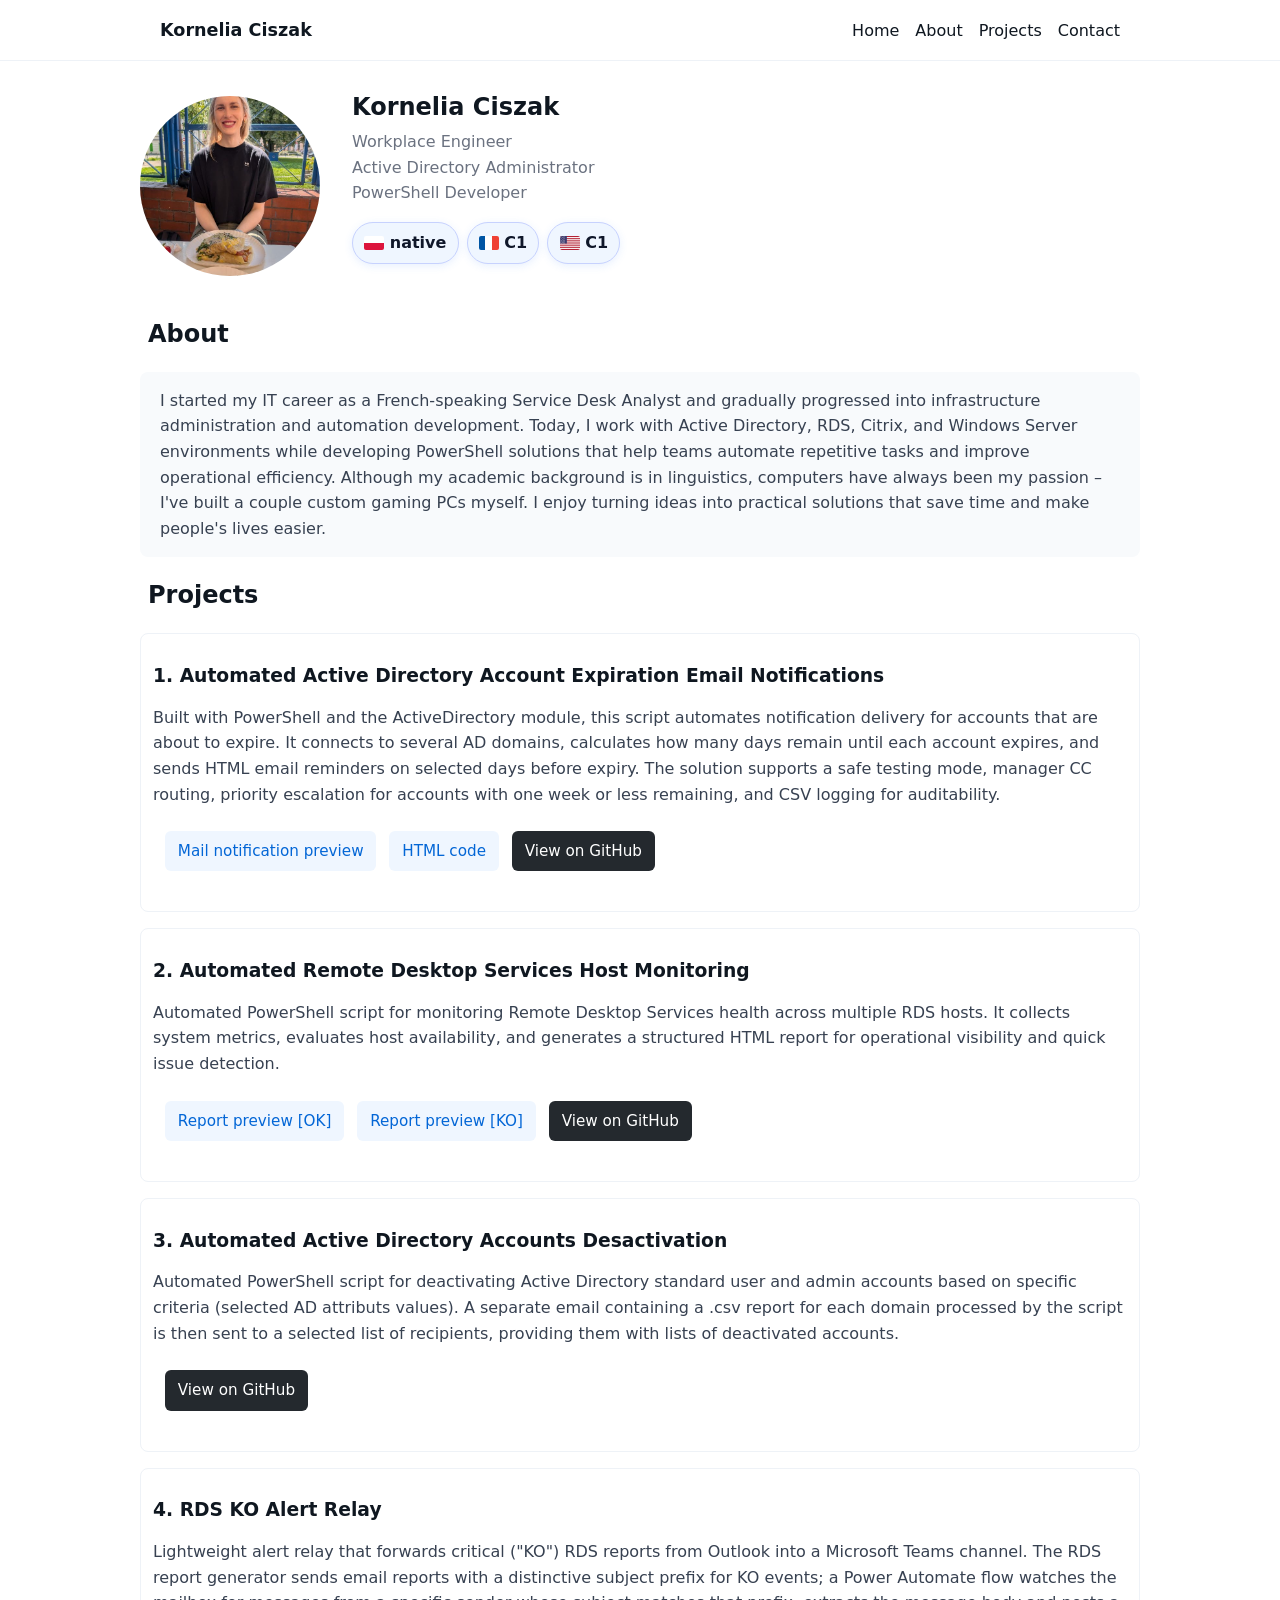
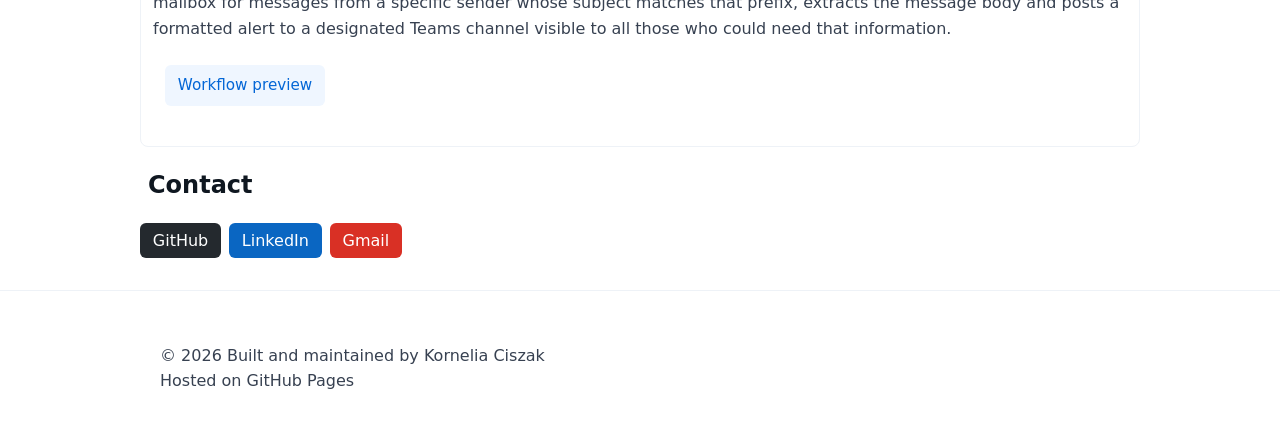
==== commit bf9c2c80: "Another adjustments" ====
--- a/index.html
+++ b/index.html
@@ -33,9 +33,9 @@
           Active Directory Administrator<br>
           PowerShell Developer</p>
         <p class="language-skills">
-          <span class="language-chip"><img class="flag" src="assets/flags/pl.svg" alt="Polish flag"> native</span>
-          <span class="language-chip"><img class="flag" src="assets/flags/fr.svg" alt="French flag"> C1</span>
-          <span class="language-chip"><img class="flag" src="assets/flags/us.svg" alt="UK flag"> C1 </span>
+          <span class="language-chip"><img class="flag" src="assets/flags/pl.svg" alt="Polish flag">native<span class="tooltip">Born and raised in Poland</span></span>
+          <span class="language-chip"><img class="flag" src="assets/flags/fr.svg" alt="French flag">C1<span class="tooltip">Bachelor of Arts in French Studies</span></span>
+          <span class="language-chip"><img class="flag" src="assets/flags/us.svg" alt="UK flag">C1<span class="tooltip">Cambridge CAE and IELTS</span></span>
         </p>
       </div>
     </section>
--- a/css/styles.css
+++ b/css/styles.css
@@ -55,7 +55,19 @@
 .nav a{color:var(--text);text-decoration:none}
 .nav-toggle{display:none;background:transparent;border:0;font-size:1.25rem}
 .site-header{border-bottom:1px solid #eef2f7}
-.hero{display:flex;
+@keyframes fade-up {
+from {
+  opacity: 0;
+  transform: translateY(5px);
+  }
+  to {
+  opacity: 1;
+  transform: translateY(0);
+  }
+}
+.hero{
+  animation: fade-up 0.8s ease;
+  display:flex;
   gap:2rem;
   align-items:center;
   padding:2rem 0 1rem;}
@@ -64,14 +76,71 @@
   height:180px;
   border-radius:9999px;
   object-fit:cover;
-  cursor:pointer}
+  cursor:pointer;
+  transition: transform .3s ease, box-shadow .3s ease;
+}
+
+.avatar:hover {
+  transform: scale(1.03);
+  box-shadow: 0 10px 30px rgba(3,102,214,.2);
+}
+
 .hero-text h1{margin:0 0 .5rem 0}
 .lead{color:var(--muted);margin-top:0}
 .language-skills{margin-top:1rem;font-weight:600;display:flex;flex-wrap:wrap;gap:.5rem;align-items:center;color:var(--text);font-size:1rem}
 .language-skills span{display:inline-flex;align-items:center;gap:.35rem;font-size:1rem}
-.language-chip{background:#eff6ff;color:#0f172a;border:1px solid #c7d2fe;border-radius:999px;padding:.45rem .7rem;font-weight:700;box-shadow:0 2px 8px rgba(59,130,246,.12);display:inline-flex;align-items:center;gap:.5rem}
-.language-chip img.flag{width:20px;height:14px;object-fit:cover;border-radius:2px;display:inline-block}
-.btn{display:inline-block;padding:.5rem .75rem;background:var(--accent);color:#fff;border-radius:6px;text-decoration:none}
+.language-chip{
+  position: relative;
+  transition: transform .2s ease;
+  background:#eff6ff;
+  color:#0f172a;
+  border:1px solid #c7d2fe;
+  border-radius:999px;
+  padding:.45rem .7rem;font-weight:700;
+  box-shadow:0 2px 8px rgba(59,130,246,.12);
+  display:inline-flex;
+  align-items:center;gap:.5rem}
+
+.language-chip:hover{
+  transform: translateY(-2px);
+}
+
+.language-chip img.flag{
+  width:20px;
+  height:14px;
+  object-fit:cover;
+  border-radius:2px;
+  display:inline-block}
+
+.tooltip {
+  position: absolute;
+  bottom: -45px;
+  left: 50%;
+  transform: translateX(-50%);
+  opacity: 0;
+
+  background: #0f172a;
+  color: white;
+  padding: .4rem .7rem;
+  border-radius: 6px;
+  font-size: .85rem;
+  white-space: nowrap;
+
+  transition: opacity .2s ease;
+  pointer-events: none;
+}
+
+.language-chip:hover .tooltip {
+  opacity: 1;
+}
+
+.btn{
+  display:inline-block;
+  padding:.5rem .75rem;
+  background:var(--accent);
+  color:#fff;border-radius:6px;
+  text-decoration:none}
+
 .social-links {
   display: flex;
   gap: .75rem;
@@ -80,9 +149,11 @@
   margin: 0;
   flex-wrap: wrap;
 }
+
 .social-links li {
   margin: 0;
 }
+
 .social-links a {
   display: inline-block;
   padding: .5rem .8rem;
@@ -90,46 +161,69 @@
   text-decoration: none;
   transition: all .2s ease;
 }
+
 .social-links .repo-link {
   background: #24292e;
   color: white;
 }
+
 .social-links .linkedin-link {
   background: #0a66c2;
   color: white;
 }
+
 .social-links a:hover {
   transform: translateY(-2px);
 }
+
 .mail-link {
   background: #d93025;
   color: white;
 }
+
 .repo-link {
   background: #24292e;
   color: white;
 }
+
 .linkedin-link {
   background: #0a66c2;
   color: white;
 }
+
 p{
   line-height: 1.6;
   color: #374151;
-  }
+}
+
 .about p{
-  padding:0.5rem;
-}
+  background: #f8fafc;
+  border-radius: 8px;
+  padding: 1rem 1.25rem;
+  transition: transform .3s ease, box-shadow .3s ease;
+}
+
+.about p:hover {
+  transform: translateY(-3px);
+  box-shadow: 0 10px 25px rgba(0,0,0,.08);
+}
+
 .about{
+  animation: fade-up 0.8s ease;
   padding:0;
 }
+
 .projects{
+  animation: fade-up 0.8s ease;
   padding:0;
-  }
+
+}
 .contact{
+  animation: fade-up 0.8s ease;
   padding:0;
   margin-bottom: 2rem;
-  }
+}
+
 .project-grid{display:grid;grid-template-columns:1fr;gap:1rem}
 .project-card{
   background:#fff;
@@ -143,6 +237,7 @@
 transform:translateY(-5px);
 box-shadow:0 15px 35px rgba(0,0,0,.1);
 } 
+
 .project-card img, .project-card iframe{width:100%;min-height:260px;cursor:pointer;display:block;border:0}
 .project-preview-frame{display:none;background:#fff;height:320px;}
 .card-body{padding:.75rem}
@@ -158,23 +253,28 @@
   font-weight: 500;
   transition: all 0.2s ease;
 }
+
 .card-actions a.repo-link {
   background: #24292e !important;
   color: white !important;
 }
+
 .card-actions a.repo-link:hover {
   background: #1b1f23 !important;
   transform: translateY(-2px);
 }
+
 .card-actions {
   padding: 0 0.75rem 0.75rem 0.75rem;
   margin-top: 1.5rem;
 }
+
 .card-actions a:hover {
   transform: translateY(-2px);
   background: #dbeafe;
   box-shadow: 0 4px 12px rgba(3, 102, 214, 0.15);
 }
+
 .site-footer{border-top:1px solid #eef2f7;padding:1rem 0;color:var(--muted)}
 .social-links{list-style:none;padding:0;display:flex;gap:.5rem}
 .image-modal{position:fixed;inset:0;background:rgba(2,8,23,.85);display:none;align-items:center;justify-content:center;padding:1.5rem;z-index:1000}
@@ -187,7 +287,15 @@
   border:0;border-radius:12px;
   box-shadow:0 20px 45px rgba(0,0,0,.35);
   background:#fff}
-.image-modal-content pre{width:min(90vw, 900px);max-height:min(80vh, 700px);overflow:auto;background:#0f1720;color:#f8fafc;padding:1rem;border-radius:12px;box-shadow:0 20px 45px rgba(0,0,0,.35);font-family:SFMono-Regular, Consolas, 'Liberation Mono', Menlo, monospace;font-size:.9rem;line-height:1.5;white-space:pre-wrap;word-wrap:break-word;}
+.image-modal-content pre{
+  width:min(90vw, 900px);
+  max-height:min(80vh, 700px);
+  overflow:auto;background:#0f1720;
+  color:#f8fafc;padding:1rem;border-radius:12px;
+  box-shadow:0 20px 45px rgba(0,0,0,.35);
+  font-family:SFMono-Regular, Consolas, 'Liberation Mono', Menlo, monospace;font-size:.9rem;
+  line-height:1.5;white-space:pre-wrap;
+  word-wrap:break-word;}
 .image-modal-close{position:absolute;top:1rem;right:1rem;border:0;background:#fff;color:#111;border-radius:999px;width:2.5rem;height:2.5rem;font-size:1.5rem;cursor:pointer}
 body.modal-open{overflow:hidden}
 
@@ -211,6 +319,7 @@
 }
   .project-grid{grid-template-columns:1fr}
   .hero{
+    animation: fade-up 0.8s ease;
     flex-direction:column;
     text-align:center;
     align-items:center;}
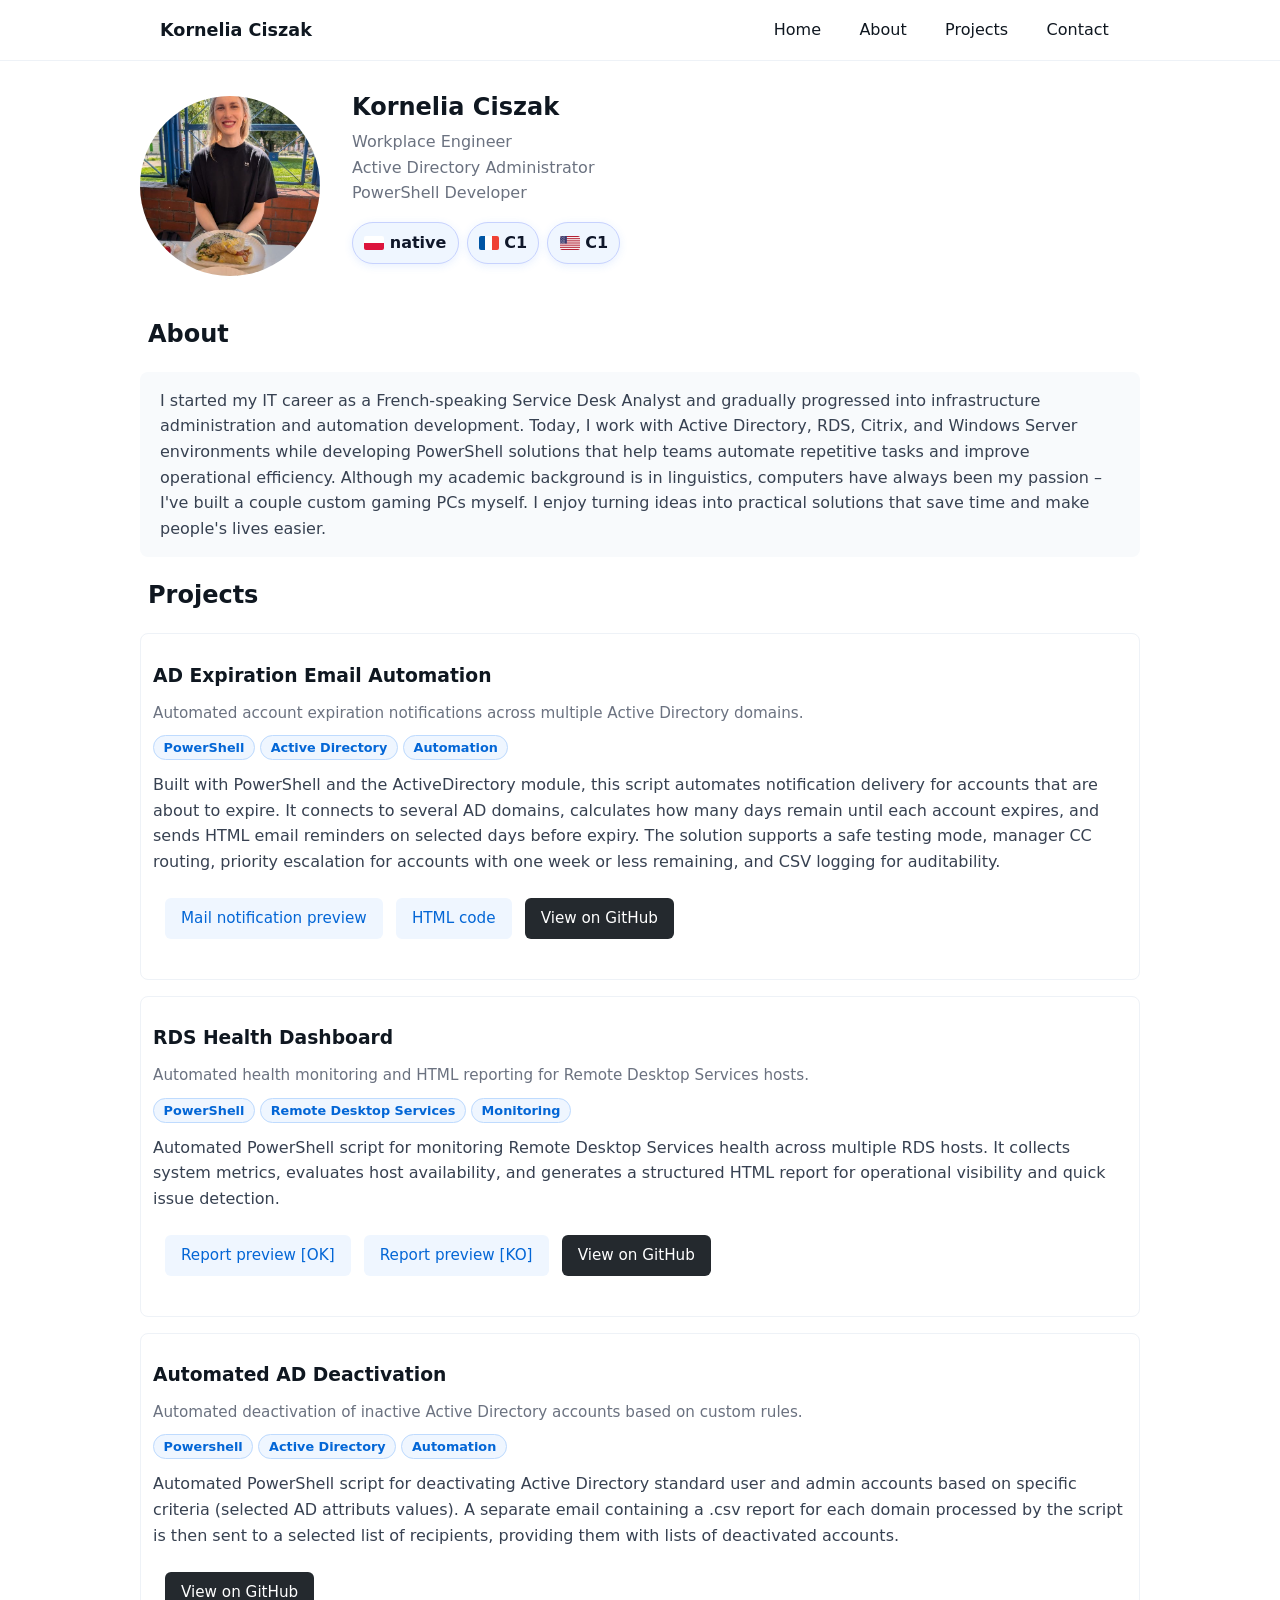
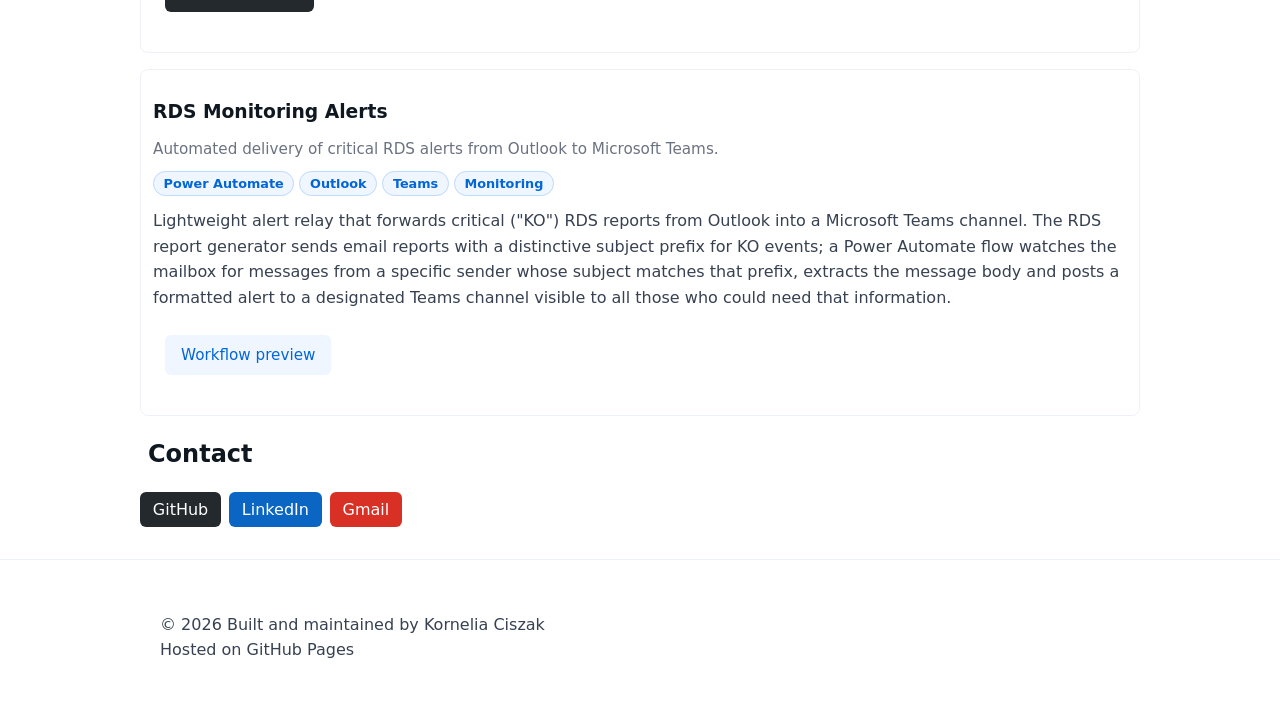
==== commit ea6e45bb: "Another adjustments" ====
--- a/index.html
+++ b/index.html
@@ -57,7 +57,13 @@
       <div class="project-grid">
         <article class="project-card">
           <div class="card-body">
-            <h3>1. Automated Active Directory Account Expiration Email Notifications</h3>
+            <h3>AD Expiration Email Automation</h3>
+            <p class="project-subtitle">
+            Automated account expiration notifications across multiple Active Directory domains.
+            </p>
+            <span class="skill-badge">PowerShell</span>
+            <span class="skill-badge">Active Directory</span>
+            <span class="skill-badge">Automation</span>
             <p>Built with PowerShell and the ActiveDirectory module,
               this script automates notification delivery for accounts
               that are about to expire. It connects to several AD domains,
@@ -78,7 +84,13 @@
 
         <article class="project-card">
           <div class="card-body">
-            <h3>2. Automated Remote Desktop Services Host Monitoring</h3>
+            <h3>RDS Health Dashboard</h3>
+            <p class="project-subtitle">
+            Automated health monitoring and HTML reporting for Remote Desktop Services hosts.
+            </p>
+            <span class="skill-badge">PowerShell</span>
+            <span class="skill-badge">Remote Desktop Services</span>
+            <span class="skill-badge">Monitoring</span>
             <p>Automated PowerShell script for monitoring Remote Desktop Services
               health across multiple RDS hosts. It collects system metrics,
               evaluates host availability, and generates a structured HTML report
@@ -93,8 +105,14 @@
         </article>
 
         <article class="project-card">
-          <div class="card-body">
-            <h3>3. Automated Active Directory Accounts Desactivation</h3>
+          <div class="card-body">  
+            <h3>Automated AD Deactivation</h3>
+            <p class="project-subtitle">
+            Automated deactivation of inactive Active Directory accounts based on custom rules.
+            </p>
+            <span class="skill-badge">Powershell</span>
+            <span class="skill-badge">Active Directory</span>
+            <span class="skill-badge">Automation</span>
             <p>Automated PowerShell script for deactivating Active Directory
               standard user and admin accounts based on specific criteria (selected AD attributs values).
               A separate email containing a .csv report for each domain processed
@@ -110,7 +128,14 @@
 
         <article class="project-card">
           <div class="card-body">
-            <h3>4. RDS KO Alert Relay </h3>
+            <h3>RDS Monitoring Alerts</h3>
+            <p class="project-subtitle">
+            Automated delivery of critical RDS alerts from Outlook to Microsoft Teams.
+            </p>
+            <span class="skill-badge">Power Automate</span>
+            <span class="skill-badge">Outlook</span>
+            <span class="skill-badge">Teams</span>
+            <span class="skill-badge">Monitoring</span>
             <p>Lightweight alert relay that forwards critical ("KO") RDS reports
               from Outlook into a Microsoft Teams channel. The RDS report generator
               sends email reports with a distinctive subject prefix for KO events;
--- a/css/styles.css
+++ b/css/styles.css
@@ -8,9 +8,42 @@
 }
 *{box-sizing:border-box}
 
+.nav a.active {
+  background: #eff6ff;
+  color: #0366d6;
+  border-radius: 6px;
+}
+
+.nav a {
+  position: relative;
+  padding: .4rem .7rem;
+  border-radius: 6px;
+  transition: all .2s ease;
+}
+
+.nav a:hover {
+  background: #eff6ff;
+  color: #0366d6;
+}
+
+.nav a::after {
+  content: "";
+  position: absolute;
+  left: 0;
+  bottom: -4px;
+  width: 0;
+  height: 2px;
+  background: #0366d6;
+  transition: width .3s ease;
+}
+
+.nav a:hover::after {
+  width: 100%;
+}
+
 section:target h1,
 section:target h2 {
-  animation: header-highlight 3s ease .5s;
+  animation: header-highlight 3s ease 0.8s;
 }
 
 @keyframes header-highlight {
@@ -20,7 +53,7 @@
   }
   30% {
     color: #0366d6;
-    background: rgba(219, 234, 254, 0.8);
+    background: rgba(219, 234, 254, 1);
   }
   100% {
     color: inherit;
@@ -66,7 +99,7 @@
   }
 }
 .hero{
-  animation: fade-up 0.8s ease;
+  animation: fade-up 1s ease;
   display:flex;
   gap:2rem;
   align-items:center;
@@ -85,8 +118,42 @@
   box-shadow: 0 10px 30px rgba(3,102,214,.2);
 }
 
-.hero-text h1{margin:0 0 .5rem 0}
-.lead{color:var(--muted);margin-top:0}
+.hero-text h1{
+  margin:0 0 .5rem 0
+  }
+
+.lead{
+  color:var(--muted);
+  margin-top:0}
+
+.skill-badges {
+  display: flex;
+  flex-wrap: wrap;
+  gap: .5rem;
+  margin: 1rem 0;
+}
+
+.skill-badge {
+  background: #eff6ff;
+  color: #0366d6;
+  border: 1px solid #bfdbfe;
+  border-radius: 999px;
+  padding: .25rem .6rem;
+  font-size: .8rem;
+  font-weight: 600;
+}
+
+.project-subtitle {
+  margin: -.25rem 0 .75rem 0;
+  color: #6b7280;
+  font-size: .95rem;
+}
+
+.projects .skill-badge {
+  font-size: .8rem;
+  padding: .25rem .6rem;
+}
+
 .language-skills{margin-top:1rem;font-weight:600;display:flex;flex-wrap:wrap;gap:.5rem;align-items:center;color:var(--text);font-size:1rem}
 .language-skills span{display:inline-flex;align-items:center;gap:.35rem;font-size:1rem}
 .language-chip{
@@ -209,17 +276,17 @@
 }
 
 .about{
-  animation: fade-up 0.8s ease;
+  animation: fade-up 1s ease;
   padding:0;
 }
 
 .projects{
-  animation: fade-up 0.8s ease;
+  animation: fade-up 1s ease;
   padding:0;
 
 }
 .contact{
-  animation: fade-up 0.8s ease;
+  animation: fade-up 1s ease;
   padding:0;
   margin-bottom: 2rem;
 }
@@ -243,15 +310,15 @@
 .card-body{padding:.75rem}
 .card-actions a{
   display: inline-block;
-  padding: 0.5rem 0.8rem;
+  padding: 0.5rem 1rem;
   margin-right: 0.5rem;
   border-radius: 6px;
   background: #eff6ff;
   color: #0366d6;
   text-decoration: none;
-  font-size: 0.95rem;
+  font-size: .95rem;
   font-weight: 500;
-  transition: all 0.2s ease;
+  transition: all .2s ease;
 }
 
 .card-actions a.repo-link {
@@ -319,7 +386,7 @@
 }
   .project-grid{grid-template-columns:1fr}
   .hero{
-    animation: fade-up 0.8s ease;
+    animation: fade-up 1s ease;
     flex-direction:column;
     text-align:center;
     align-items:center;}
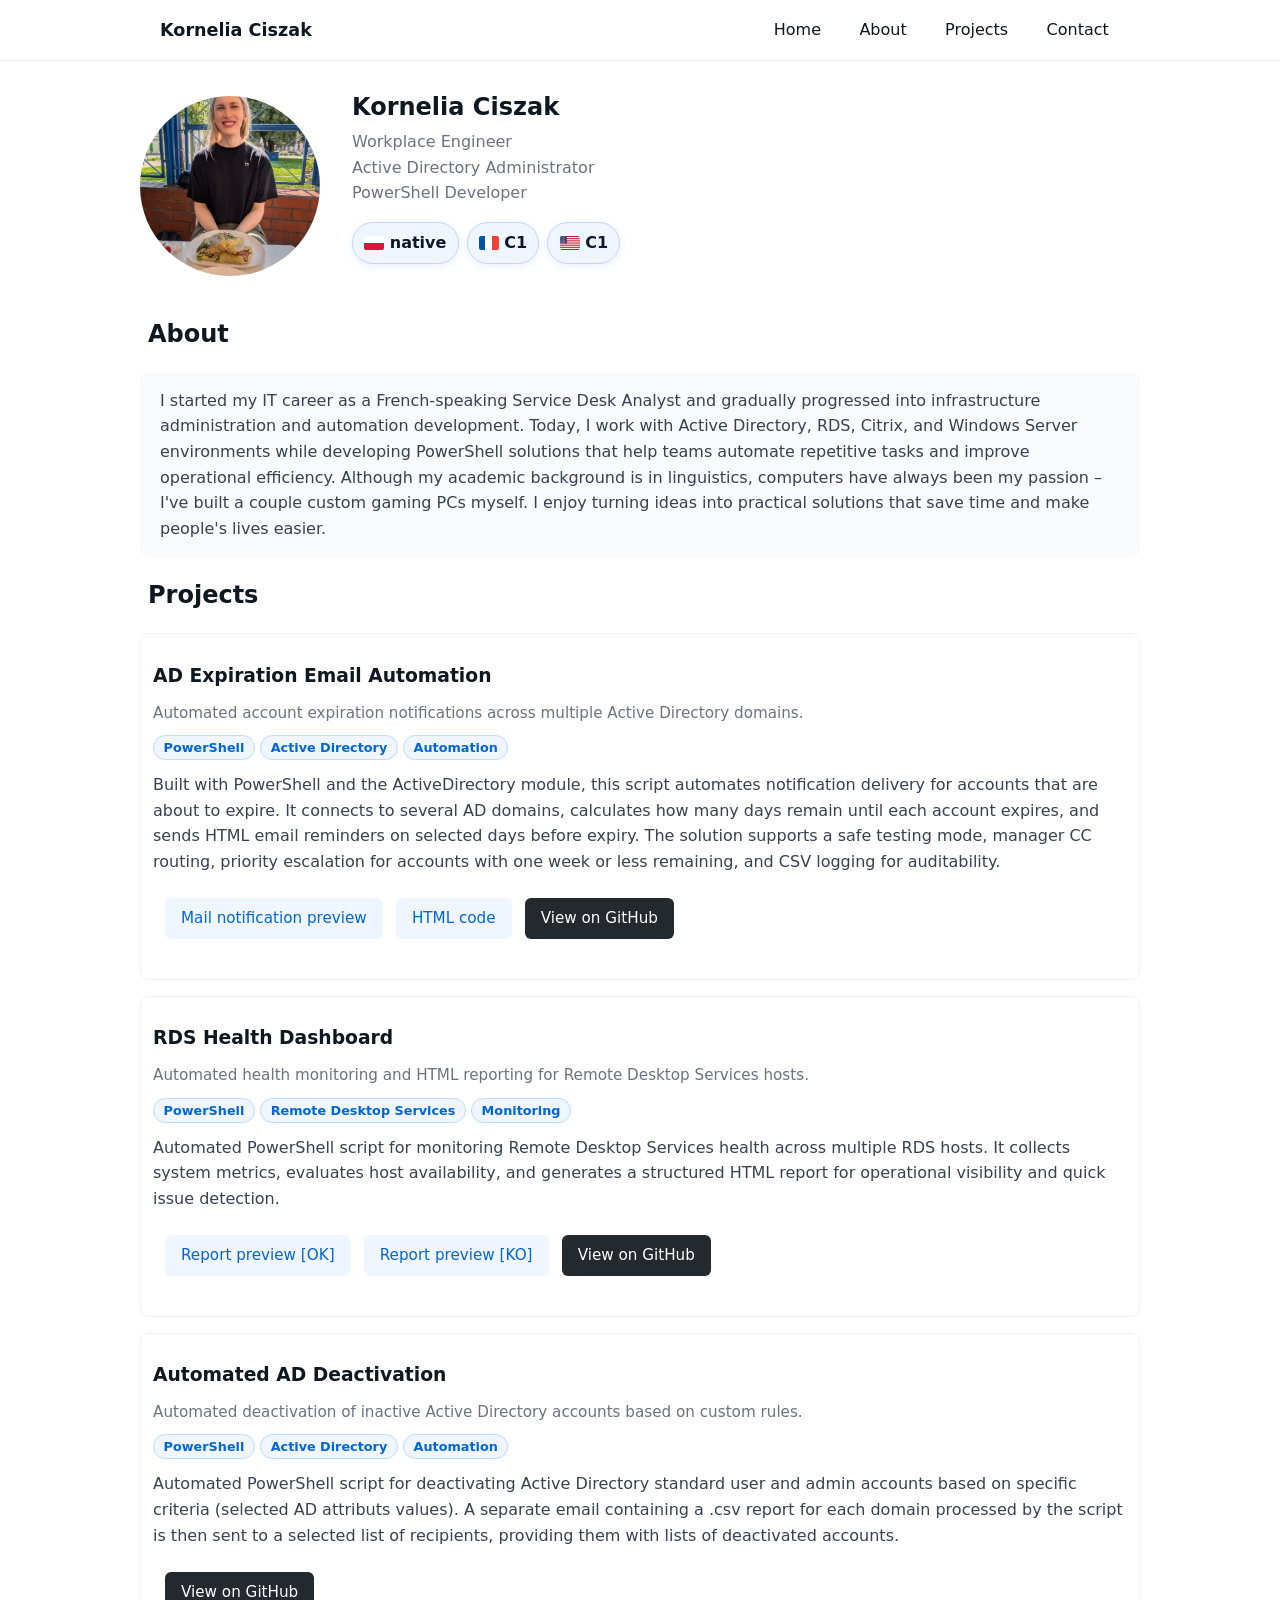
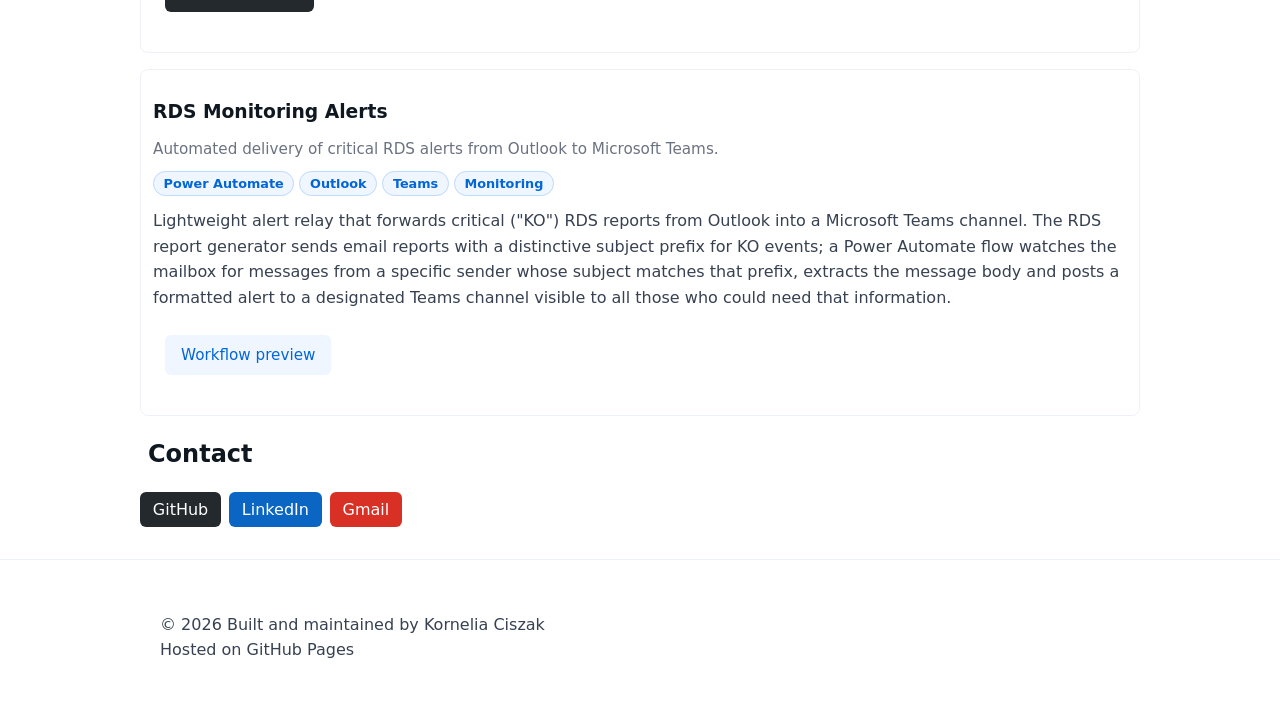
==== commit c70faa76: "A typo fix." ====
--- a/index.html
+++ b/index.html
@@ -110,7 +110,7 @@
             <p class="project-subtitle">
             Automated deactivation of inactive Active Directory accounts based on custom rules.
             </p>
-            <span class="skill-badge">Powershell</span>
+            <span class="skill-badge">PowerShell</span>
             <span class="skill-badge">Active Directory</span>
             <span class="skill-badge">Automation</span>
             <p>Automated PowerShell script for deactivating Active Directory
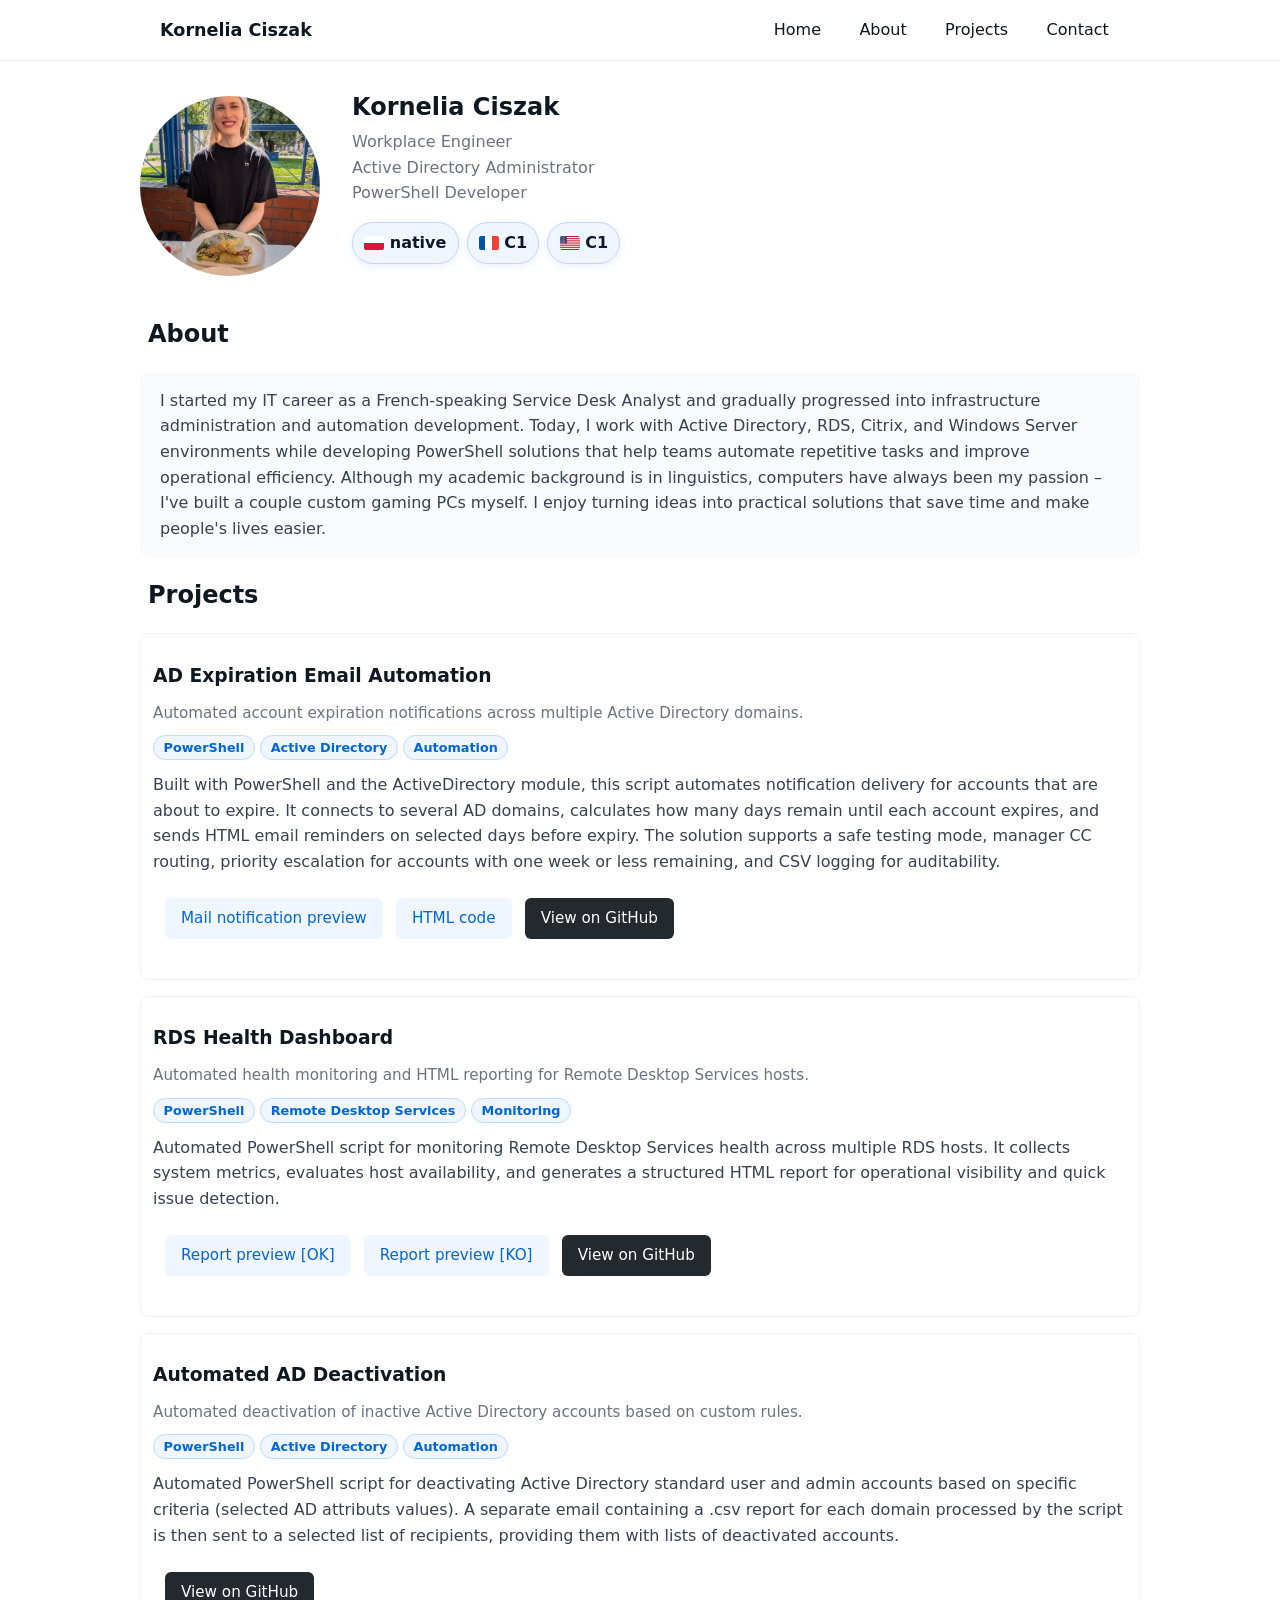
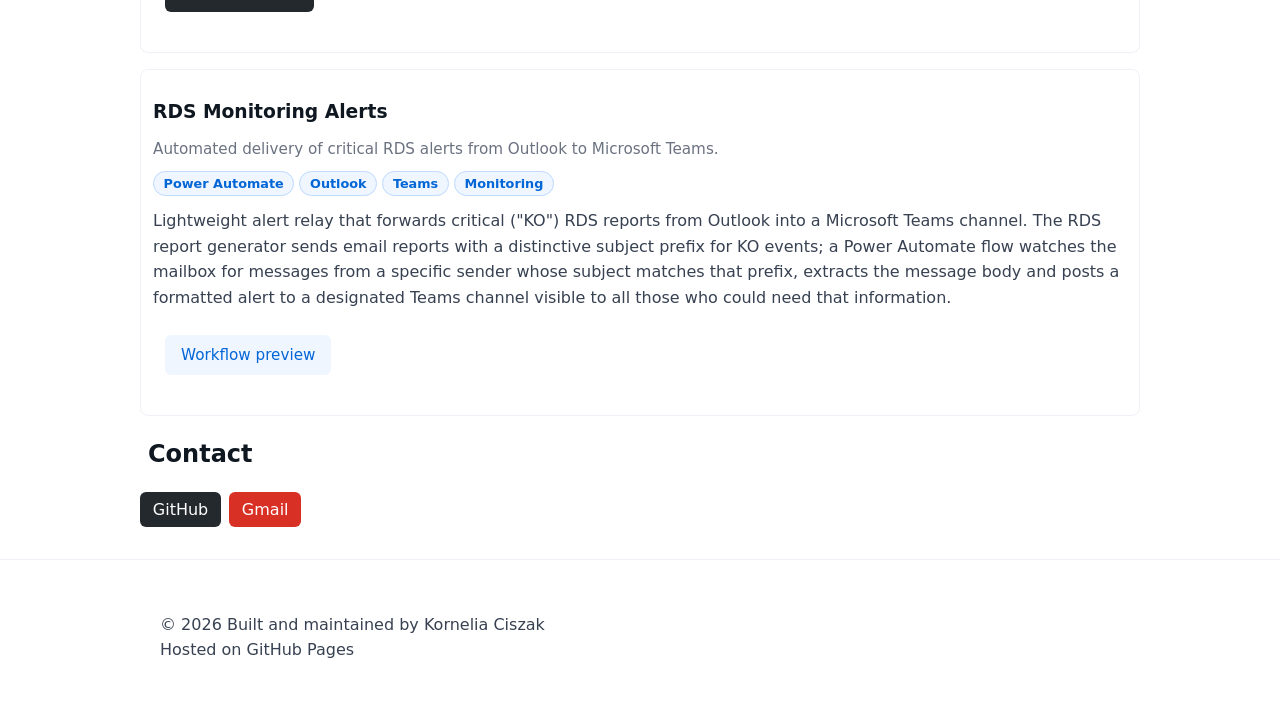
==== commit d7d8d76c: "Removing LinkedIn, adding new GitHub URLs." ====
--- a/index.html
+++ b/index.html
@@ -75,7 +75,7 @@
             <p class="card-actions">
               <a href="#" class="preview-trigger" data-src="assets/template_KC.html">Mail notification preview</a>
               <a href="#" class="code-trigger" data-src="assets/template_empty.html">HTML code</a>
-              <a href="https://github.com/Kornelia-C/PowerShell/tree/main/Send-AccountExpirationNotification"
+              <a href="https://github.com/Kornelia-C/PowerShell-public/tree/main/Send-AccountExpirationNotification"
                 class="repo-link" target="_blank" rel="noreferrer">View on GitHub</a>
             </p>
           </div>
@@ -98,7 +98,7 @@
             <p class="card-actions">
               <a href="#" class="preview-trigger" data-src="assets/RDS0.html">Report preview [OK]</a>
               <a href="#" class="preview-trigger" data-src="assets/RDS1.html">Report preview [KO]</a>
-              <a href="https://github.com/Kornelia-C/PowerShell/tree/main/Get-RDSOverview" class="repo-link"
+              <a href="https://github.com/Kornelia-C/PowerShell-public/tree/main/Get-RDSOverview" class="repo-link"
                 target="_blank" rel="noreferrer">View on GitHub</a>
             </p>
           </div>
@@ -120,7 +120,7 @@
               providing them with lists of deactivated accounts.
             </p>
             <p class="card-actions">
-              <a href="https://github.com/Kornelia-C/PowerShell/tree/main/Disable-InactiveAccounts" class="repo-link"
+              <a href="https://github.com/Kornelia-C/PowerShell-public/tree/main/Disable-InactiveAccounts" class="repo-link"
                 target="_blank" rel="noreferrer">View on GitHub</a>
             </p>
           </div>
@@ -159,10 +159,10 @@
         <li>
           <a href="https://github.com/Kornelia-C" class="repo-link" target="_blank" rel="noreferrer">GitHub</a>
         </li>
-        <li>
+        <!-- <li>
           <a href="https://linkedin.com/in/kornelia-ciszak" class="linkedin-link" target="_blank"
             rel="noreferrer">LinkedIn</a>
-        </li>
+        </li> -->
       <ul class="social-links">
         <li>
           <a href="mailto:kornelia.ciszak@gmail.com" class="mail-link">Gmail</a>
